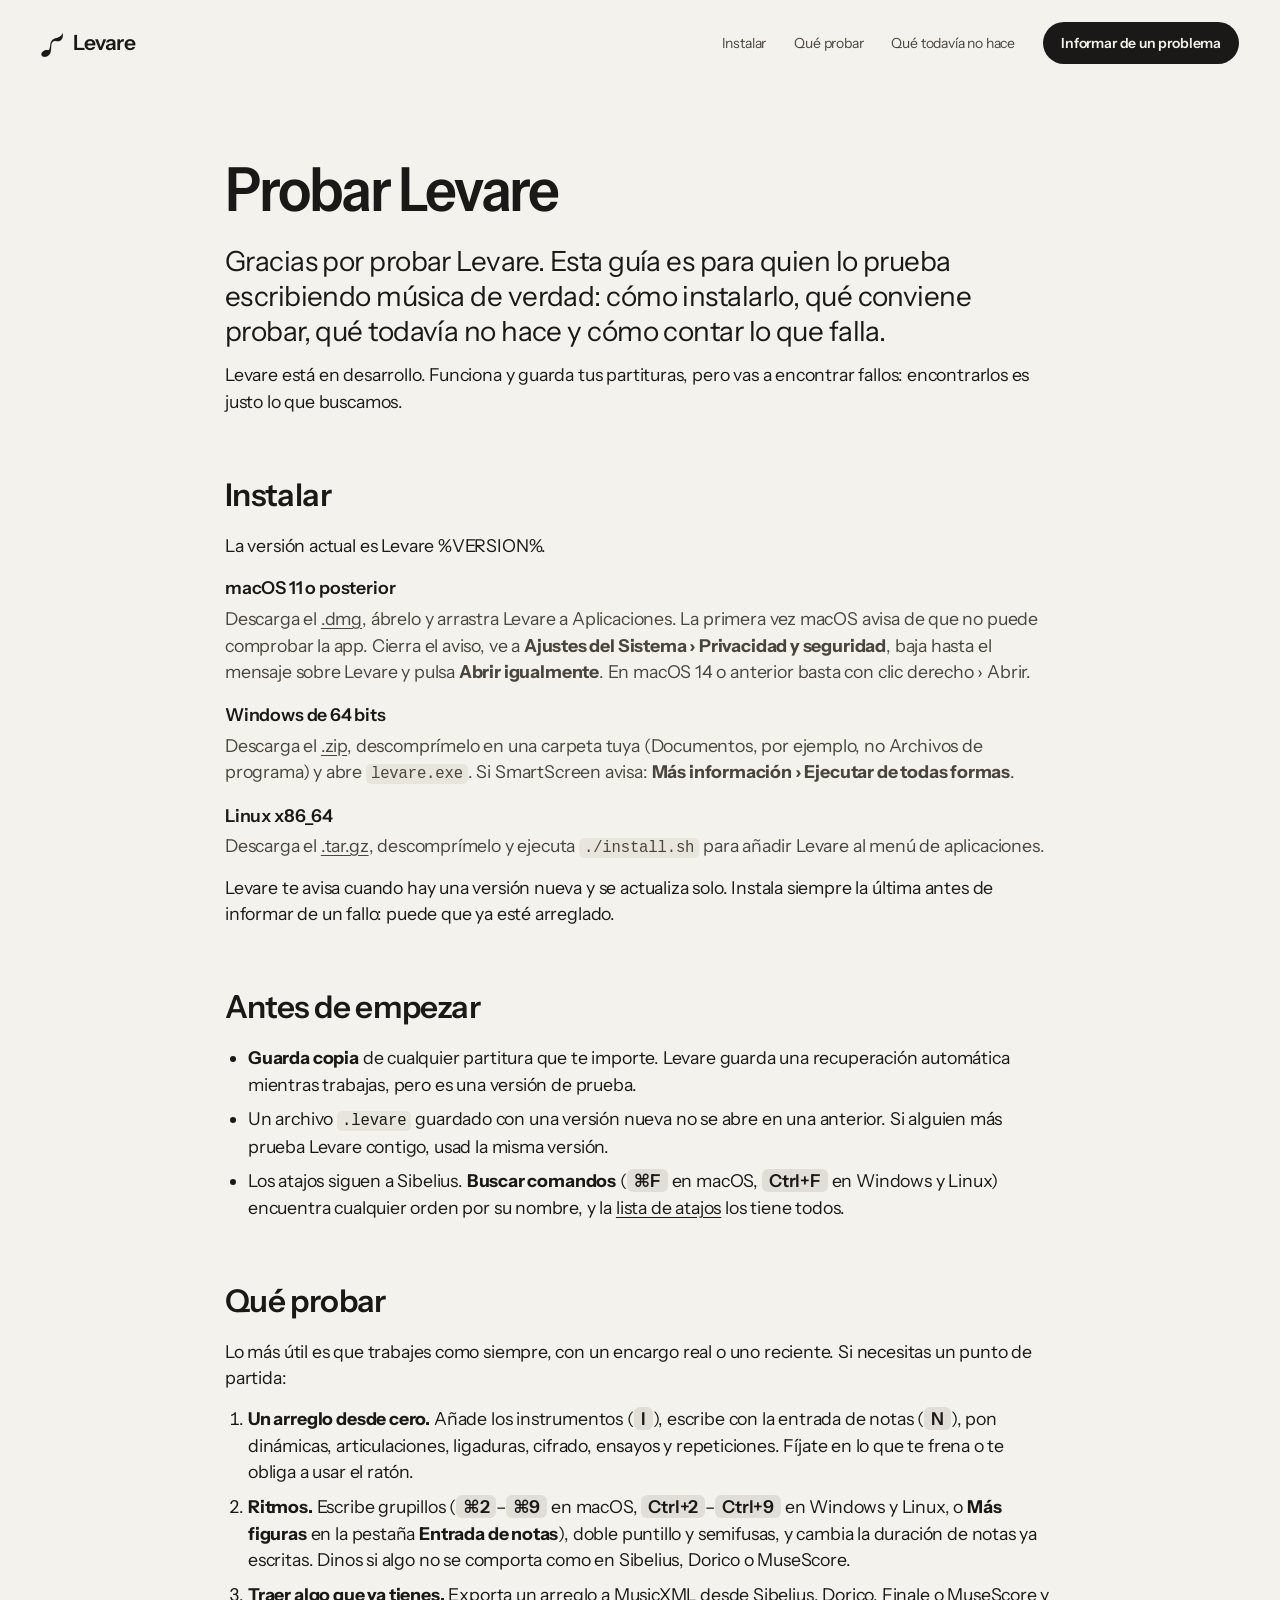
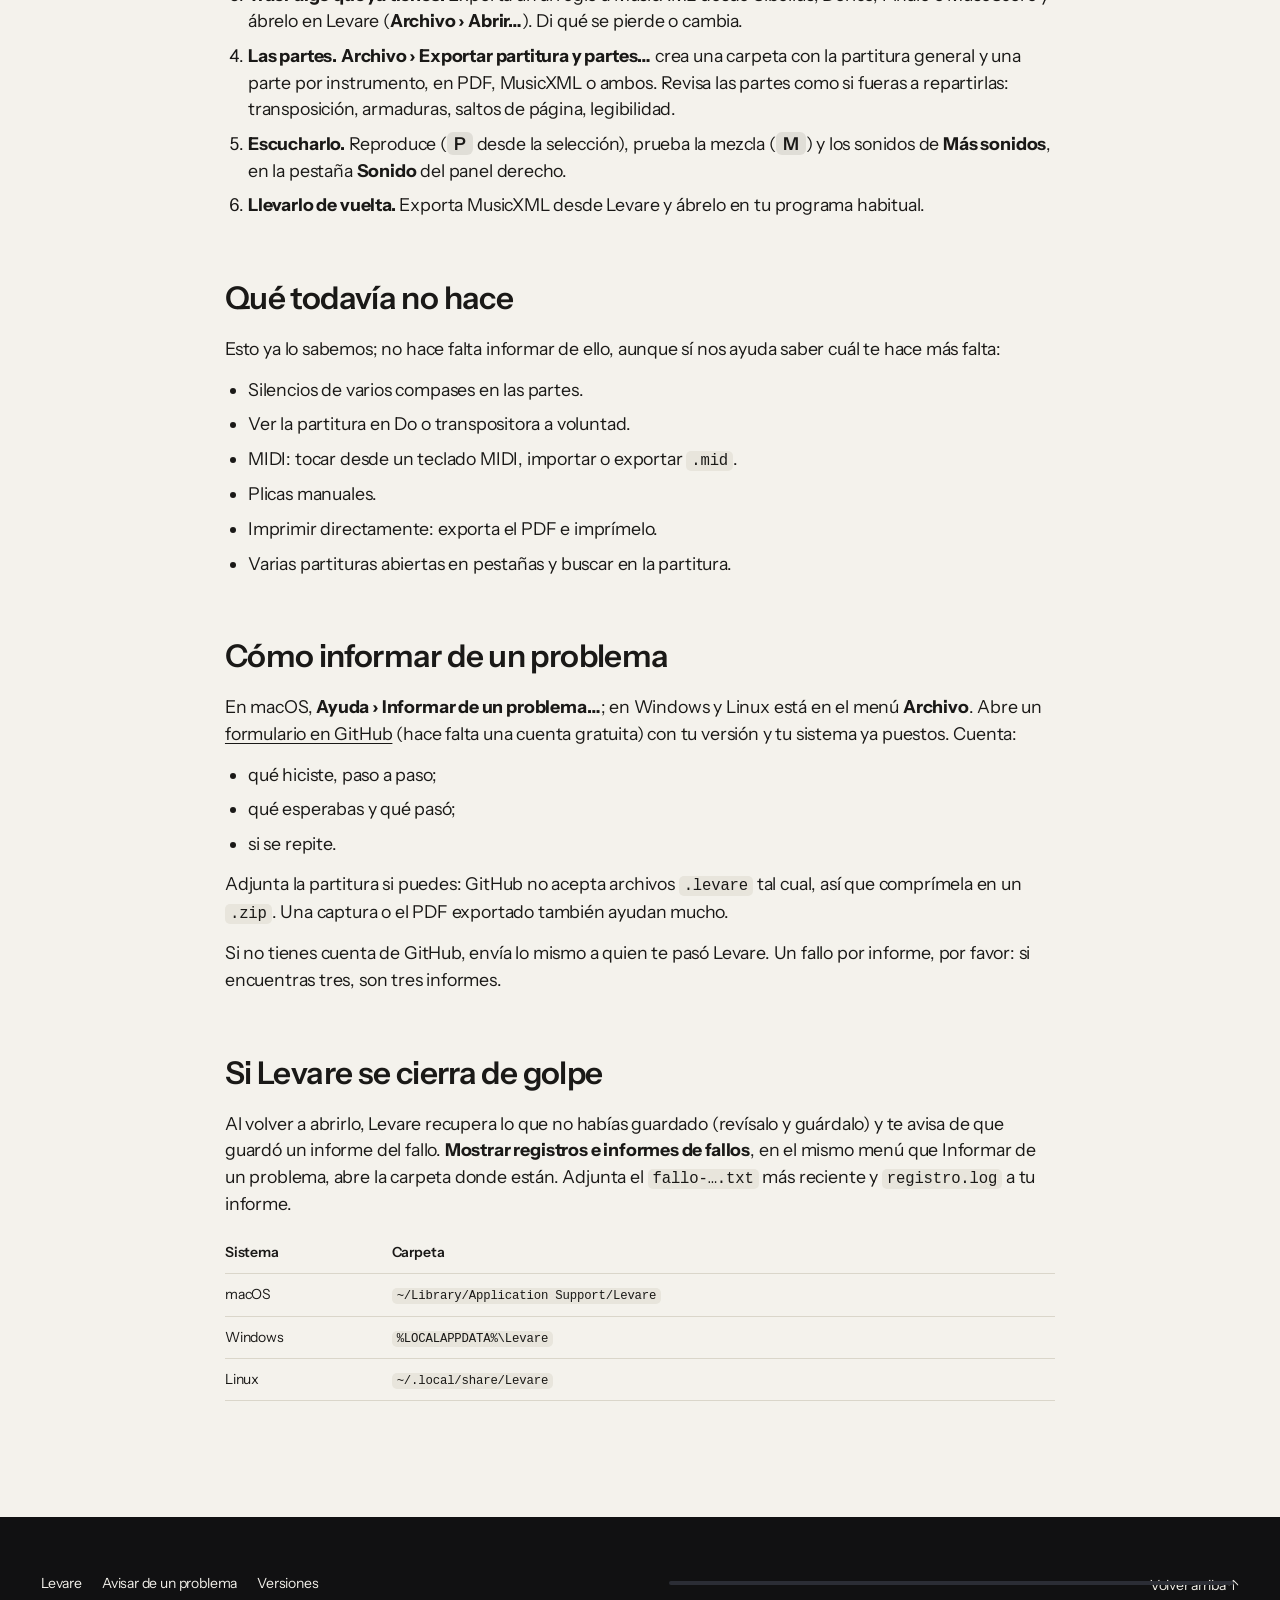
==== site/probar.html @ 3926b0ed "feat(playback): mute and solo each part in the mix Mezcla gains M (Silenciar) and S (Solo) buttons o" ====
<!doctype html>
<html lang="es">
<head>
<meta charset="utf-8">
<meta name="viewport" content="width=device-width, initial-scale=1">
<title>Probar Levare</title>
<meta name="description" content="Cómo instalar Levare, qué probar, qué todavía no hace y cómo contar lo que falla.">
<meta name="theme-color" content="#f4f2ec">
<link rel="icon" type="image/png" href="assets/levare.png">
<link rel="preconnect" href="https://fonts.googleapis.com">
<link rel="preconnect" href="https://fonts.gstatic.com" crossorigin>
<link rel="stylesheet" href="https://fonts.googleapis.com/css2?family=Instrument+Sans:wdth,wght@75..100,400..700&amp;display=swap">
<link rel="stylesheet" href="styles.css">
</head>
<body>
<a class="skip" href="#main">Saltar al contenido</a>

<!-- A guide for musicians who test Levare; linked from the issue form and sent to testers. -->
<header class="nav wrap" id="top">
  <a class="brand" href="./"><span class="logo" aria-hidden="true"></span>Levare</a>
  <nav class="links" aria-label="Principal">
    <a class="nl" href="#instalar">Instalar</a>
    <a class="nl" href="#que-probar">Qué probar</a>
    <a class="nl" href="#todavia-no">Qué todavía no hace</a>
    <a class="btn btn-sm" href="#informar">Informar de un problema</a>
  </nav>
</header>

<main id="main" class="wrap doc">
  <h1 class="h2">Probar Levare</h1>
  <p class="doc-lead">Gracias por probar Levare. Esta guía es para quien lo prueba escribiendo música de verdad: cómo instalarlo, qué conviene probar, qué todavía no hace y cómo contar lo que falla.</p>
  <p>Levare está en desarrollo. Funciona y guarda tus partituras, pero vas a encontrar fallos: encontrarlos es justo lo que buscamos.</p>

  <h2 id="instalar">Instalar</h2>
  <p>La versión actual es Levare %VERSION%.</p>
  <dl>
    <dt>macOS 11 o posterior</dt>
    <dd>Descarga el <a href="https://github.com/angel-afonso/levare/releases/download/%TAG%/levare-%TAG%-universal-apple-darwin.dmg">.dmg</a>, ábrelo y arrastra Levare a Aplicaciones. La primera vez macOS avisa de que no puede comprobar la app. Cierra el aviso, ve a <b>Ajustes del Sistema › Privacidad y seguridad</b>, baja hasta el mensaje sobre Levare y pulsa <b>Abrir igualmente</b>. En macOS 14 o anterior basta con clic derecho › Abrir.</dd>
    <dt>Windows de 64 bits</dt>
    <dd>Descarga el <a href="https://github.com/angel-afonso/levare/releases/download/%TAG%/levare-%TAG%-x86_64-pc-windows-msvc.zip">.zip</a>, descomprímelo en una carpeta tuya (Documentos, por ejemplo, no Archivos de programa) y abre <code>levare.exe</code>. Si SmartScreen avisa: <b>Más información › Ejecutar de todas formas</b>.</dd>
    <dt>Linux x86_64</dt>
    <dd>Descarga el <a href="https://github.com/angel-afonso/levare/releases/download/%TAG%/levare-%TAG%-x86_64-unknown-linux-gnu.tar.gz">.tar.gz</a>, descomprímelo y ejecuta <code>./install.sh</code> para añadir Levare al menú de aplicaciones.</dd>
  </dl>
  <p>Levare te avisa cuando hay una versión nueva y se actualiza solo. Instala siempre la última antes de informar de un fallo: puede que ya esté arreglado.</p>

  <h2 id="antes">Antes de empezar</h2>
  <ul>
    <li><b>Guarda copia</b> de cualquier partitura que te importe. Levare guarda una recuperación automática mientras trabajas, pero es una versión de prueba.</li>
    <li>Un archivo <code>.levare</code> guardado con una versión nueva no se abre en una anterior. Si alguien más prueba Levare contigo, usad la misma versión.</li>
    <li>Los atajos siguen a Sibelius. <b>Buscar comandos</b> (<kbd>⌘F</kbd> en macOS, <kbd>Ctrl+F</kbd> en Windows y Linux) encuentra cualquier orden por su nombre, y la <a href="https://github.com/angel-afonso/levare/blob/main/docs/shortcuts.md">lista de atajos</a> los tiene todos.</li>
  </ul>

  <h2 id="que-probar">Qué probar</h2>
  <p>Lo más útil es que trabajes como siempre, con un encargo real o uno reciente. Si necesitas un punto de partida:</p>
  <ol>
    <li><b>Un arreglo desde cero.</b> Añade los instrumentos (<kbd>I</kbd>), escribe con la entrada de notas (<kbd>N</kbd>), pon dinámicas, articulaciones, ligaduras, cifrado, ensayos y repeticiones. Fíjate en lo que te frena o te obliga a usar el ratón.</li>
    <li><b>Ritmos.</b> Escribe grupillos (<kbd>⌘2</kbd>–<kbd>⌘9</kbd> en macOS, <kbd>Ctrl+2</kbd>–<kbd>Ctrl+9</kbd> en Windows y Linux, o <b>Más figuras</b> en la pestaña <b>Entrada de notas</b>), doble puntillo y semifusas, y cambia la duración de notas ya escritas. Dinos si algo no se comporta como en Sibelius, Dorico o MuseScore.</li>
    <li><b>Traer algo que ya tienes.</b> Exporta un arreglo a MusicXML desde Sibelius, Dorico, Finale o MuseScore y ábrelo en Levare (<b>Archivo › Abrir…</b>). Di qué se pierde o cambia.</li>
    <li><b>Las partes.</b> <b>Archivo › Exportar partitura y partes…</b> crea una carpeta con la partitura general y una parte por instrumento, en PDF, MusicXML o ambos. Revisa las partes como si fueras a repartirlas: transposición, armaduras, saltos de página, legibilidad.</li>
    <li><b>Escucharlo.</b> Reproduce (<kbd>P</kbd> desde la selección), prueba la mezcla (<kbd>M</kbd>) y los sonidos de <b>Más sonidos</b>, en la pestaña <b>Sonido</b> del panel derecho.</li>
    <li><b>Llevarlo de vuelta.</b> Exporta MusicXML desde Levare y ábrelo en tu programa habitual.</li>
  </ol>

  <h2 id="todavia-no">Qué todavía no hace</h2>
  <p>Esto ya lo sabemos; no hace falta informar de ello, aunque sí nos ayuda saber cuál te hace más falta:</p>
  <ul>
    <li>Silencios de varios compases en las partes.</li>
    <li>Ver la partitura en Do o transpositora a voluntad.</li>
    <li>MIDI: tocar desde un teclado MIDI, importar o exportar <code>.mid</code>.</li>
    <li>Plicas manuales.</li>
    <li>Imprimir directamente: exporta el PDF e imprímelo.</li>
    <li>Varias partituras abiertas en pestañas y buscar en la partitura.</li>
  </ul>

  <h2 id="informar">Cómo informar de un problema</h2>
  <p>En macOS, <b>Ayuda › Informar de un problema…</b>; en Windows y Linux está en el menú <b>Archivo</b>. Abre un <a href="https://github.com/angel-afonso/levare/issues/new?template=fallo.yml">formulario en GitHub</a> (hace falta una cuenta gratuita) con tu versión y tu sistema ya puestos. Cuenta:</p>
  <ul>
    <li>qué hiciste, paso a paso;</li>
    <li>qué esperabas y qué pasó;</li>
    <li>si se repite.</li>
  </ul>
  <p>Adjunta la partitura si puedes: GitHub no acepta archivos <code>.levare</code> tal cual, así que comprímela en un <code>.zip</code>. Una captura o el PDF exportado también ayudan mucho.</p>
  <p>Si no tienes cuenta de GitHub, envía lo mismo a quien te pasó Levare. Un fallo por informe, por favor: si encuentras tres, son tres informes.</p>

  <h2 id="si-se-cierra">Si Levare se cierra de golpe</h2>
  <p>Al volver a abrirlo, Levare recupera lo que no habías guardado (revísalo y guárdalo) y te avisa de que guardó un informe del fallo. <b>Mostrar registros e informes de fallos</b>, en el mismo menú que Informar de un problema, abre la carpeta donde están. Adjunta el <code>fallo-….txt</code> más reciente y <code>registro.log</code> a tu informe.</p>
  <div class="doc-table">
    <table>
      <thead><tr><th>Sistema</th><th>Carpeta</th></tr></thead>
      <tbody>
        <tr><td>macOS</td><td><code>~/Library/Application Support/Levare</code></td></tr>
        <tr><td>Windows</td><td><code>%LOCALAPPDATA%\Levare</code></td></tr>
        <tr><td>Linux</td><td><code>~/.local/share/Levare</code></td></tr>
      </tbody>
    </table>
  </div>
</main>

<footer class="foot dk">
  <div class="wrap fmeta">
    <nav aria-label="Pie"><a href="./">Levare</a><a href="https://github.com/angel-afonso/levare/issues">Avisar de un problema</a><a href="https://github.com/angel-afonso/levare/releases">Versiones</a></nav>
    <span></span>
    <a class="r" href="#top">Volver arriba ↑</a>
  </div>
</footer>
</body>
</html>
---- site/styles.css ----
/* Levare landing page. The page is paper and ink; every interface fragment
   (.ui) uses Levare's own theme tokens and sizes, from crates/app-gpui. */

@font-face {
  font-family: "Bravura";
  src: url("assets/Bravura.otf") format("opentype");
  font-display: block;
}

:root {
  --paper: #f4f2ec;
  --paper2: #e8e5dc;
  --paper3: #dad6ca;
  --ink: #1a1917;
  --ink2: #4a463e;
  --dark: #111112;
  --dark2: #19191b;
  --dark3: #232326;
  --light: #f1efe9;
  --lmuted: #aaa69c;
  --pblue: #2f62d6;
  --red: #c4362b;
  /* Levare's theme (ui/theme.rs) */
  --bg: #131417;
  --panel: #18191d;
  --popover: #1d1e23;
  --card: #1f2026;
  --field: #222329;
  --canvas: #24252a;
  --track: #1b1d22;
  --hover: #2c2e36;
  --field-hover: #30343e;
  --border: #2b2d35;
  --outline: #33353e;
  --popover-border: #3a3d46;
  --tick: #606572;
  --text: #e8e9ee;
  --secondary: #bfc3ce;
  --muted: #969ba7;
  --blue: #79a4ff;
  --accent-text: #b8ceff;
  --select: #22314d;
  --select-border: #3c5d94;
  --error: #f1a4a4;
  --error-bg: #362126;
  --score-paper: #fbf9f3;
  --score-ink: #242323;
  --score-fine: #67635c;
  --score-placeholder: #6f6a62;
  --score-part: #3c66c9;
  --m: clamp(20px, 3.2vw, 48px);
  --g: 24px;
  --t-small: 14px;
  --t-body: clamp(16px, 0.95rem + 0.2vw, 18px);
  --t-lead: clamp(22px, 1.1rem + 0.8vw, 30px);
  --t-head: clamp(38px, 1.4rem + 3vw, 66px);
  --t-disp: clamp(44px, 0.9rem + 6.6vw, 124px);
  --ease: cubic-bezier(.16, 1, .3, 1);
  --spring: cubic-bezier(.34, 1.56, .64, 1);
  --ui-font: system-ui, -apple-system, "Segoe UI", Roboto, "Noto Sans", Ubuntu, sans-serif;
  --score-serif: "Times New Roman", Times, "Liberation Serif", "Noto Serif", serif;
}

*, *::before, *::after { box-sizing: border-box; }
html { scroll-behavior: smooth; }
body {
  margin: 0;
  background: var(--paper);
  color: var(--ink);
  font-family: "Instrument Sans", system-ui, sans-serif;
  font-size: var(--t-body);
  line-height: 1.5;
  letter-spacing: -0.01em;
  overflow-x: clip;
  -webkit-font-smoothing: antialiased;
}
p { margin: 0; }
h1, h2, h3, h4, h5 { margin: 0; font-weight: 600; }
a { color: inherit; }
img, svg { display: block; }
[hidden] { display: none !important; }
::selection { background: var(--ink); color: var(--paper); }
:focus-visible { outline: 2px solid var(--pblue); outline-offset: 3px; }
.dk :focus-visible { outline-color: var(--blue); }

.skip { position: absolute; left: 12px; top: -60px; background: var(--ink); color: var(--paper); padding: 10px 16px; border-radius: 999px; z-index: 10; text-decoration: none; }
.skip:focus { top: 12px; }

.wrap { padding-inline: var(--m); max-width: 1600px; margin-inline: auto; }
.g12 { display: grid; grid-template-columns: repeat(12, minmax(0, 1fr)); column-gap: var(--g); }
.dk { background: var(--dark); color: var(--light); }
kbd { font: inherit; font-weight: 600; background: rgba(127, 120, 104, .16); border-radius: 6px; padding: 1px 7px; white-space: nowrap; }
.dk kbd { background: var(--dark3); color: var(--light); }

/* The app's mark: the note of the icon, drawn in the current colour. */
.logo {
  display: inline-block; width: .78em; height: 1em; background: currentColor;
  -webkit-mask: url("assets/levare-mark.png") center / contain no-repeat;
  mask: url("assets/levare-mark.png") center / contain no-repeat;
}

/* Flats engraved with Bravura, sized to sit in running text. */
.fl { font-family: "Bravura"; font-size: 1.45em; line-height: 0; position: relative; top: -.08em; margin-left: .03em; }
tspan.fl { font-size: 18px; }
.glyph { font-family: "Bravura"; font-weight: 400; }

/* Page buttons: round, one fill. */
.btn {
  display: inline-flex; align-items: center; gap: 10px; min-height: 52px; padding: 0 26px;
  border-radius: 999px; background: var(--ink); color: var(--paper);
  font: 600 var(--t-body)/1 "Instrument Sans", sans-serif; text-decoration: none; border: 0; cursor: pointer;
  transition: transform .3s var(--spring), background-color .2s;
}
.btn svg { width: 18px; height: 18px; transition: transform .35s var(--spring); }
.btn:hover { transform: translateY(-2px); background: #000; }
.btn:hover svg { transform: translateY(2px); }
.btn:active { transform: scale(.96); }
.btn-sm { min-height: 42px; padding: 0 18px; font-size: 14px; }
.tlink {
  display: inline-flex; align-items: center; min-height: 44px; color: inherit; font: 500 var(--t-body) "Instrument Sans", sans-serif;
  text-decoration: underline; text-underline-offset: 6px; text-decoration-thickness: 1.5px;
  background: none; border: 0; cursor: pointer; padding: 0; transition: text-underline-offset .3s var(--ease);
}
.tlink:hover { text-underline-offset: 9px; }

/* Navigation */
.nav { display: flex; align-items: center; justify-content: space-between; gap: 24px; flex-wrap: wrap; padding-top: 22px; padding-bottom: 22px; }
.brand { display: flex; align-items: center; gap: 10px; text-decoration: none; font-weight: 600; font-size: 21px; letter-spacing: -0.02em; }
.brand .logo { width: 22px; height: 28px; transition: transform .5s var(--spring); }
.brand:hover .logo { transform: rotate(-10deg) translateY(-2px); }
.links { display: flex; align-items: center; gap: 28px; flex-wrap: wrap; }
.links a.nl { text-decoration: none; color: var(--ink2); font-size: 14px; transition: color .2s; }
.links a.nl:hover { color: var(--ink); }

/* Hero */
.hero { padding-top: clamp(16px, 4vh, 56px); }
.h1 { font-size: var(--t-disp); line-height: .96; letter-spacing: -0.05em; font-variation-settings: "wdth" 92; }
.ln { display: block; overflow: hidden; padding-bottom: .07em; }
.ln > span { display: block; animation: lineUp 1.1s var(--ease) both; }
.ln.l2 > span { animation-delay: .12s; }
.hrow { margin-top: 32px; align-items: end; animation: fadeUp .9s .45s var(--ease) both; }
.hrow .lead { grid-column: 1 / 7; max-width: 42ch; }
.hrow .acts { grid-column: 8 / 13; justify-self: end; display: flex; gap: 24px; align-items: center; flex-wrap: wrap; }
.desk { margin-top: 40px; animation: fadeUp 1s .6s var(--ease) both; }

/* ---------- Levare's interface ---------- */
.ui { font-family: var(--ui-font); font-size: 12px; line-height: 1.3; letter-spacing: 0; color: var(--text); -webkit-font-smoothing: antialiased; }
.ui button { font: inherit; color: inherit; }
.app { background: var(--panel); border-radius: 12px; overflow: hidden; }
.ui-tabs { display: flex; align-items: center; gap: 2px; height: 40px; padding: 0 12px; border-bottom: 1px solid var(--border); overflow: hidden; }
.ui-menu { font-size: 13px; font-weight: 600; padding: 0 14px 0 6px; white-space: nowrap; }
.ui-tab { font-size: 13px; color: var(--secondary); padding: 0 10px; height: 40px; display: grid; place-items: center; white-space: nowrap; }
.ui-tab.on { color: var(--text); box-shadow: inset 0 -2px 0 var(--text); }
.ui-pill {
  margin-left: auto; display: inline-flex; align-items: center; gap: 8px; height: 26px; padding: 0 12px; white-space: nowrap;
  border-radius: 999px; background: var(--select); border: 1px solid var(--select-border); color: var(--accent-text); font-size: 12.5px;
  transition: background-color .25s, color .25s, border-color .25s;
}
.ui-pill i { width: 7px; height: 7px; border-radius: 50%; background: var(--blue); animation: pulse 2s ease-in-out infinite; }
.ui-pill.idle { background: var(--field); border-color: transparent; color: var(--secondary); }
.ui-pill.idle i { background: var(--muted); animation: none; }
.ui-ribbon { display: flex; gap: 10px; padding: 8px 12px 6px; border-bottom: 1px solid var(--border); overflow-x: auto; scrollbar-width: none; }
.rg { display: flex; flex-direction: column; align-items: center; flex: none; }
.rgc { display: flex; gap: 2px; }
.rgt { font-size: 11px; color: var(--muted); margin-top: 4px; }
.track { display: flex; gap: 2px; padding: 2px; border-radius: 9px; background: var(--field); }
.ctl {
  display: flex; flex-direction: column; align-items: center; justify-content: center; gap: 1px; min-width: 48px; padding: 4px 6px;
  border: 1px solid transparent; background: transparent; border-radius: 7px; color: var(--text); cursor: pointer;
  transition: background-color .15s, color .15s, border-color .15s, transform .25s var(--spring);
}
.ctl:hover { background: var(--hover); }
.ctl:active { background: var(--field-hover); transform: scale(.94); }
.ctl.on { background: var(--select); border-color: var(--select-border); color: var(--accent-text); }
.ctl.on .ck { color: var(--accent-text); }
.ctl.big { min-width: 64px; }
.ctl.hit { animation: hit .35s var(--spring); }
.ctl svg { width: 30px; height: 30px; overflow: visible; }
.gbv { font-family: "Bravura"; font-size: 22px; fill: currentColor; text-anchor: middle; }
.gbv.sm { font-size: 16px; }
.cg { height: 30px; display: grid; place-items: center; font-size: 17px; font-weight: 600; }
.cg.sm { font-size: 14px; }
.cn { font-size: 11px; white-space: nowrap; }
.ck { font-size: 10px; color: var(--muted); min-height: 13px; white-space: nowrap; }
.ui-strip { display: flex; align-items: center; gap: 4px; height: 46px; padding: 0 12px; background: var(--panel); border-bottom: 1px solid var(--border); overflow: hidden; }
.ro { display: flex; flex-direction: column; gap: 1px; padding: 4px 8px; white-space: nowrap; }
.ro span { font-size: 11px; color: var(--muted); }
.ro b { font-size: 13px; font-weight: 600; }
.ro .glyph { font-size: 15px; position: relative; top: 2px; }
.ctlro { border-radius: 7px; }
.div { width: 1px; height: 24px; background: var(--border); flex: none; }
.sum { margin-left: auto; font-size: 12.5px; color: var(--secondary); white-space: nowrap; overflow: hidden; text-overflow: ellipsis; min-width: 0; padding-left: 12px; }

/* The hero staff, on the page's own paper */
.sheet { margin-top: 18px; }
.staff-wrap { overflow: hidden; }
.staff { width: 100%; height: auto; cursor: text; outline: none; overflow: visible; }
.staff:focus-visible { outline: 2px solid var(--pblue); outline-offset: -4px; border-radius: 8px; }
.staff .lines path { stroke: var(--ink); stroke-width: 1.6; fill: none; stroke-dasharray: 1400; animation: draw 1.4s var(--ease) both; }
.staff .lines path:nth-child(2) { animation-delay: .06s; }
.staff .lines path:nth-child(3) { animation-delay: .12s; }
.staff .lines path:nth-child(4) { animation-delay: .18s; }
.staff .lines path:nth-child(5) { animation-delay: .24s; }
.staff .bar { stroke: var(--ink); stroke-width: 2; fill: none; animation: fadeIn .6s .9s both; }
.staff .bar.end { stroke-width: 7; }
.staff .clef { animation: inkIn .8s .8s var(--ease) both; transform-box: fill-box; transform-origin: 50% 70%; }
.hbv { font-family: "Bravura"; font-size: 72px; fill: var(--ink); }
.stem { stroke: var(--ink); stroke-width: 2.3; fill: none; }
.beam { fill: var(--ink); }
.cur { fill: var(--pblue); animation: blink 1.1s steps(1) infinite; transition: transform .35s var(--ease), opacity .2s; }
.writing .cur { animation: none; }
.note { transform-box: fill-box; transform-origin: 50% 80%; }
.note.in { animation: drop .55s var(--spring) both; }
.note .stem { transform-box: fill-box; }
.note.in .stem { animation: grow .45s .12s var(--ease) both; }
.beam.in { transform-box: fill-box; transform-origin: 0 50%; animation: beamIn .4s .2s var(--ease) both; }
.note.now text { fill: var(--pblue); }
.note.now { animation: ping .35s var(--spring); }
.note.now .stem { stroke: var(--pblue); }
.ripple { fill: none; stroke: var(--pblue); stroke-width: 2; transform-box: fill-box; transform-origin: center; animation: ripple .8s var(--ease) forwards; pointer-events: none; }
.keys { display: flex; flex-direction: column; gap: 14px; margin-top: 8px; }
.keypad { display: flex; flex-wrap: wrap; gap: 6px; }
.kp {
  display: flex; flex-direction: column; align-items: center; justify-content: center; min-width: 64px; min-height: 56px; padding: 6px 14px;
  border: 0; border-radius: 14px; background: var(--paper2); color: var(--ink); cursor: pointer; font: inherit;
  transition: background-color .2s, transform .3s var(--spring);
}
.kp b { font-size: 18px; font-weight: 600; line-height: 1.1; }
.kp span { font-size: 12px; color: var(--ink2); }
.kp:hover { background: var(--paper3); transform: translateY(-2px); }
.kp:active { transform: scale(.94); }
.kp.hit { animation: hit .35s var(--spring); }
.kp.alt { background: transparent; box-shadow: inset 0 0 0 2px var(--paper2); }
.kp.play { background: var(--ink); color: var(--paper); margin-left: auto; min-width: 120px; }
.kp.play span { color: #c9c3b6; }
.hint { font-size: var(--t-small); color: var(--ink2); max-width: 80ch; }

/* Sections */
.sec { padding-top: clamp(96px, 10vw, 160px); padding-bottom: clamp(96px, 10vw, 160px); }
.sec-b { padding-bottom: clamp(96px, 10vw, 160px); }
#funciones { padding-top: clamp(96px, 9vw, 140px); }
.h2 { font-size: var(--t-head); line-height: 1.02; letter-spacing: -0.04em; font-variation-settings: "wdth" 92; }
.h3 { font-size: var(--t-lead); line-height: 1.15; letter-spacing: -0.025em; }


/* Fragments sit on the app's canvas colour, as they do in Levare. */
.role-f, .bf { background: var(--canvas); border-radius: 18px; padding: clamp(18px, 3vw, 40px); display: grid; place-items: center; align-self: stretch; }

/* Partes panel */
.p-parts { width: 240px; background: var(--panel); border-radius: 10px; overflow: hidden; }
.pp-head { display: flex; flex-direction: column; gap: 8px; padding: 10px 12px 8px; border-bottom: 1px solid var(--border); }
.pp-title { display: flex; align-items: center; gap: 6px; font-size: 13px; }
.pp-title b { font-weight: 600; }
.pp-title span { color: var(--muted); }
.plus { margin-left: auto; width: 26px; height: 26px; display: grid; place-items: center; font-style: normal; font-size: 16px; border-radius: 7px; border: 1px solid transparent; }
.plus.on { background: var(--select); border-color: var(--select-border); color: var(--accent-text); }
.track .opt { flex: 1; display: grid; place-items: center; border-radius: 7px; border: 1px solid transparent; font-size: 13px; color: var(--text); }
.track .opt.on { background: var(--select); border-color: var(--select-border); color: var(--accent-text); }
.tr24 .opt { height: 24px; }
.tr26 .opt { height: 26px; font-size: 12px; }
.tr20 { width: 150px; }
.tr20 .opt { height: 20px; font-size: 11px; }
.field { display: flex; align-items: center; height: 32px; padding: 0 8px; border-radius: 6px; border: 1px solid var(--border); background: var(--field); color: var(--muted); font-size: 12px; }
.field.grow { flex: 1; min-width: 0; }
.pp-list { padding: 2px 6px 12px; }
.fam { display: flex; align-items: center; gap: 6px; margin-top: 6px; padding: 4px 6px; font-size: 11.5px; color: var(--muted); }
.fam i { font-style: normal; width: 12px; text-align: center; }
.fam span:nth-of-type(1) { flex: 1; }
.part { display: flex; align-items: center; justify-content: space-between; gap: 8px; height: 28px; padding: 0 8px 0 22px; border-radius: 7px; border: 1px solid transparent; font-size: 12px; }
.part small { font-size: 11px; color: var(--muted); white-space: nowrap; }
.part > span { white-space: nowrap; overflow: hidden; text-overflow: ellipsis; }
.part.sel { background: var(--select); border-color: var(--select-border); color: var(--accent-text); padding-left: 21px; }
.part.sel small { margin-left: auto; }
.trash { width: 24px; height: 24px; display: grid; place-items: center; color: var(--accent-text); }
.trash svg { width: 14px; height: 14px; }
.pp-foot { display: flex; justify-content: space-between; gap: 8px; padding: 8px 12px; border-top: 1px solid var(--border); font-size: 11.5px; color: var(--muted); white-space: nowrap; }
.mix { display: flex; flex-direction: column; gap: 4px; padding: 6px 8px 6px 21px; border-radius: 7px; border: 1px solid transparent; margin-top: 4px; }
.mix.sel { background: var(--select); border-color: var(--select-border); }
.mix .part { height: auto; padding: 0; border: 0; background: none; }
.mix.sel .part > span { color: var(--accent-text); }
.rail { display: flex; align-items: center; gap: 8px; }
.r { flex: 1; min-width: 40px; height: 16px; position: relative; }
.r::before { content: ""; position: absolute; left: 5px; right: 5px; top: 6px; height: 4px; border-radius: 2px; background: var(--border); }
.r i { position: absolute; left: 5px; top: 6px; height: 4px; width: calc(var(--v) - 10px); border-radius: 2px; background: var(--blue); }
.r i::after { content: ""; position: absolute; right: -5px; top: -3px; width: 10px; height: 10px; border-radius: 50%; background: var(--text); }
.val { width: 64px; height: 20px; display: grid; place-items: center end; font-size: 11px; color: var(--muted); }
.excerpt { margin: 4px 12px 12px; display: inline-flex; align-items: center; gap: 8px; height: 29px; padding: 0 12px; border-radius: 6px; border: 1px solid var(--select-border); background: var(--select); color: var(--accent-text) !important; cursor: pointer; font-size: 12px; transition: transform .25s var(--spring); }
.excerpt:active { transform: scale(.95); }
.excerpt svg { width: 12px; height: 12px; }

/* Selección panel */
.p-sel { width: 286px; background: var(--panel); border-radius: 10px; overflow: hidden; }
.ps-top { padding: 8px 10px; border-bottom: 1px solid var(--border); }
.ps-body { display: flex; flex-direction: column; gap: 16px; padding: 14px 14px 20px; }
.ps-head { display: flex; flex-direction: column; gap: 2px; }
.ps-head b { font-size: 15px; font-weight: 600; }
.ps-head span { font-size: 12.5px; color: var(--secondary); }
.pitch { display: flex; align-items: flex-end; gap: 10px; padding: 0 8px; }
.pitch b { font-size: 28px; font-weight: 600; line-height: 1.1; }
.pitch span { font-size: 16px; color: var(--secondary); padding-bottom: 5px; }
.facts { display: flex; flex-direction: column; }
.fact { display: flex; justify-content: space-between; align-items: center; min-height: 28px; padding: 0 8px; font-size: 12.5px; }
.fact span { color: var(--secondary); }
.fact b { font-weight: 500; }
.warn { padding: 8px 10px; border-radius: 6px; background: var(--error-bg); color: var(--error); font-size: 12.5px; }
.grp { display: flex; flex-direction: column; gap: 6px; }
.gt { font-size: 12px; font-weight: 500; color: var(--muted); }
.empty { padding: 0 8px; font-size: 12.5px; color: var(--muted); }
.cmds { display: flex; flex-wrap: wrap; gap: 6px; }
.cmd { display: inline-flex; align-items: center; height: 30px; padding: 0 10px; border-radius: 7px; background: var(--field); font-size: 12.5px; }
.mark-row { display: flex; align-items: center; gap: 8px; min-height: 30px; padding: 0 4px 0 8px; border-radius: 6px; background: var(--card); }
.mark-row + .mark-row { margin-top: -4px; }
.mg { width: 30px; display: grid; place-items: center; color: var(--text); }
.mg svg { width: 26px; height: 18px; }
.mg .glyph.big { font-size: 22px; line-height: 1; }
.ml { flex: 1; font-size: 12.5px; }
.mark-row small { font-size: 11px; color: var(--muted); }
.mx { width: 26px; height: 26px; display: grid; place-items: center; color: var(--muted); }

/* Export dialog */
.p-export { width: 100%; max-width: 580px; background: var(--panel); border: 1px solid var(--popover-border); border-radius: 8px; box-shadow: 0 20px 50px rgba(0, 0, 0, .45); }
.ex-head { display: flex; flex-direction: column; gap: 8px; padding: 16px; border-bottom: 1px solid var(--border); }
.ex-head b { font-size: 20px; font-weight: 600; }
.ex-head span { font-size: 12px; color: var(--muted); }
.ex-body { display: flex; flex-direction: column; gap: 8px; padding: 16px; }
.cap { font-size: 10px; font-weight: 600; color: var(--muted); }
.row8 { display: flex; gap: 8px; flex-wrap: wrap; align-items: center; }
.row8.end { justify-content: flex-end; }
.row4 { display: flex; gap: 4px; }
.row-sb { display: flex; justify-content: space-between; align-items: center; gap: 8px; }
.ex-body .row-sb { margin-top: 12px; }
.b { display: inline-flex; align-items: center; height: 29px; padding: 0 12px; border-radius: 6px; border: 1px solid transparent; background: var(--field); font-size: 12px; white-space: nowrap; }
.b.on { background: var(--select); border-color: var(--select-border); color: var(--accent-text); }
.b.wide { width: 100%; }
.b.h32 { height: 32px; }
.b.h22 { height: 22px; padding: 0 6px; }
.ex-foot { display: flex; flex-direction: column; gap: 12px; padding: 16px; border-top: 1px solid var(--border); }
.cnt { font-size: 12px; }
.note { font-size: 11px; color: var(--muted); }

/* Agent panel */
.p-agent { width: 320px; background: var(--panel); border-radius: 10px; overflow: hidden; }
.ag-log { display: flex; flex-direction: column; gap: 8px; padding: 12px; font-size: 12px; min-height: 220px; }
.ag-user { padding: 4px 8px; border-radius: 6px; border: 1px solid var(--outline); background: var(--card); }
.ag-tool { font-size: 11px; color: var(--muted); }
.ag-msg { color: var(--secondary); }
.ag-comp { display: flex; flex-direction: column; gap: 4px; padding: 12px; border-top: 1px solid var(--border); }
.ag-pick { display: inline-flex; align-items: center; gap: 4px; height: 22px; padding: 0 4px; border-radius: 6px; font-size: 11px; color: var(--secondary); }
.ag-pick i { font-style: normal; color: var(--muted); }
.ag-hint { font-size: 10px; color: var(--muted); }
.lens[data-lens="3"] .ag-log > * { animation: fadeUp .45s var(--ease) both; }
.lens[data-lens="3"] .ag-log > :nth-child(2) { animation-delay: .3s; }
.lens[data-lens="3"] .ag-log > :nth-child(3) { animation-delay: .55s; }
.lens[data-lens="3"] .ag-log > :nth-child(4) { animation-delay: .8s; }
.lens[data-lens="3"] .ag-log > :nth-child(5) { animation-delay: 1.1s; }

/* Transport */
.transport { display: flex; align-items: center; gap: 8px; height: 67px; padding: 0 12px; background: var(--bg); border-radius: 10px; width: 100%; overflow: hidden; }
.ib { width: 28px; height: 28px; flex: none; display: grid; place-items: center; border-radius: 6px; background: var(--field); color: var(--muted); font-size: 11px; }
.ib svg { width: 15px; height: 15px; }
.ib.w { width: 34px; }
.ib.on { background: var(--select); color: var(--blue); }
.playc { width: 38px; height: 38px; flex: none; display: grid; place-items: center; border-radius: 50%; background: var(--text); color: var(--bg); }
.playc svg { width: 16px; height: 16px; }
.pos { width: 140px; margin-left: 8px; display: flex; flex-direction: column; gap: 2px; flex: none; }
.pc { font-size: 8px; color: var(--muted); letter-spacing: .02em; }
.pos b { font: 600 21px/1 ui-monospace, "SF Mono", Menlo, Consolas, monospace; }
.pt { font-size: 9px; color: var(--muted); }
.tempo { display: flex; flex-direction: column; gap: 4px; flex: none; }
.timeline { flex: 1; min-width: 120px; height: 36px; position: relative; background: var(--track); border: 1px solid var(--border); border-radius: 4px; }
.timeline .n { position: absolute; top: 3px; bottom: 0; font-size: 9px; color: var(--muted); padding-left: 4px; border-left: 1px solid var(--tick); }
.timeline .head { position: absolute; top: 0; bottom: 0; left: 2%; width: 2px; background: #f5a524; }
.timeline .head::before { content: ""; position: absolute; top: 0; left: -4px; border: 5px solid transparent; border-top-color: #f5a524; }
.transport.playing .head { animation: sweepPct 6s linear infinite; }
.src { display: inline-flex; align-items: center; gap: 6px; padding: 8px 12px; border-radius: 6px; border: 1px solid var(--border); background: var(--field); font-size: 10px; color: var(--muted); white-space: nowrap; flex: none; }
.src svg { width: 14px; height: 14px; }

/* The score as Levare draws it */
.canvas { background: var(--canvas); border-radius: 10px; padding: 16px; width: 100%; }
.page { background: var(--score-paper); color: var(--score-ink); border-radius: 2px; padding: 22px 18px 18px; }
.page svg { width: 100%; height: auto; }
.pg-title { font: 400 24px/1.2 var(--score-serif); text-align: center; letter-spacing: 0; }
.pg-credits { font: 400 11px var(--score-serif); color: var(--score-placeholder); text-align: right; margin: 4px 8px 6px; letter-spacing: 0; }
.pg-part { font: 400 12px var(--score-serif); fill: var(--score-part); text-anchor: end; }
.pg-num { font: 400 9px var(--score-serif); fill: var(--score-fine); }
.lbv { font-family: "Bravura"; font-size: 32px; fill: var(--score-ink); }
.sbv { font-family: "Bravura"; font-size: 24px; fill: var(--score-ink); }
.lsl { stroke: var(--score-ink); stroke-width: .9; fill: none; }
.lbl { stroke: var(--score-ink); stroke-width: 1.1; fill: none; }
.selbg { fill: var(--pblue); fill-opacity: .12; }
.sel { fill: var(--pblue); }
.bf > .ui:not(.p-parts):not(.p-export):not(.transport) { width: 100%; border-radius: 10px; overflow: hidden; }

/* Who: a sentence with a blank */
.yo { display: flex; flex-wrap: wrap; align-items: baseline; gap: 0 .24em; }
.blank { display: inline-block; min-width: 5.4em; padding: 0 .22em; background: var(--light); color: var(--ink); border-radius: .14em; text-align: center; overflow: hidden; }
.blank > span { display: inline-block; }
.blank > span.swap { animation: swap .5s var(--spring) both; }
.verbs { display: flex; flex-wrap: wrap; gap: 10px; margin-top: 36px; }
.verb {
  border: 0; border-radius: 999px; min-height: 52px; padding: 0 24px; background: var(--dark3); color: var(--lmuted);
  font: 500 var(--t-body) "Instrument Sans", sans-serif; cursor: pointer;
  transition: background-color .25s, color .25s, transform .3s var(--spring);
}
.verb:hover { color: var(--light); transform: translateY(-3px); }
.verb:active { transform: scale(.95); }
.verb.on { background: var(--light); color: var(--ink); }
.role { margin-top: 72px; align-items: start; }
.role:not([hidden]) .role-t { animation: fadeUp .55s var(--ease) both; }
.role:not([hidden]) .role-f > * { animation: fadeUp .6s .08s var(--ease) both; }
.role-t { grid-column: 1 / 6; display: flex; flex-direction: column; gap: 22px; }
.role-f { grid-column: 7 / 13; min-height: 380px; }
.ticks { list-style: none; margin: 0; padding: 0; display: flex; flex-direction: column; gap: 12px; }
.ticks li { position: relative; padding-left: 34px; }
.ticks li::before { content: ""; position: absolute; left: 4px; top: .35em; width: 14px; height: 7px; border-left: 2.5px solid var(--light); border-bottom: 2.5px solid var(--light); transform: rotate(-45deg); }

/* Features: one score, four ways */
.lens { align-items: start; margin-top: 64px; }
.lens-l { grid-column: 1 / 4; display: flex; flex-direction: column; gap: 6px; }
.litem { border-radius: 14px; padding: 6px 8px; transition: background-color .35s; }
.litem.on { background: var(--dark2); }
.lbtn {
  display: block; width: 100%; text-align: left; border: 0; background: transparent; color: var(--lmuted); cursor: pointer;
  padding: 12px; border-radius: 10px; font: 600 var(--t-lead)/1.1 "Instrument Sans", sans-serif; letter-spacing: -0.025em;
  transition: color .3s, transform .35s var(--spring);
}
.lbtn:hover { color: var(--light); transform: translateX(4px); }
.litem.on .lbtn { color: var(--light); }
.litem p { padding: 0 12px; max-height: 0; opacity: 0; overflow: hidden; transition: max-height .5s var(--ease), opacity .4s, padding .4s; }
.litem.on p { max-height: 180px; opacity: 1; padding-bottom: 12px; }
.lens-r { grid-column: 4 / 13; }
.lens-grid { display: grid; grid-template-columns: minmax(0, 1fr) auto; gap: 16px; align-items: start; background: var(--canvas); border-radius: 18px; padding: clamp(16px, 2vw, 28px); }
.lens-score { padding: 0; background: transparent; }
.lens .l0, .lens .l1, .lens .l2, .lens .l3 { opacity: 0; transition: opacity .45s var(--ease); }
.lens .lens-under { display: none; }
.lens[data-lens="0"] .l0, .lens[data-lens="1"] .l1, .lens[data-lens="2"] .l2, .lens[data-lens="3"] .l3 { opacity: 1; }
.lens[data-lens="0"] .lens-under.l0, .lens[data-lens="1"] .lens-under.l1,
.lens[data-lens="2"] .lens-under.l2, .lens[data-lens="3"] .lens-under.l3 { display: block; animation: fadeUp .45s var(--ease) both; }
.oor { transition: fill .5s; }
.lens[data-lens="0"] .oor { fill: var(--red); }
.lens[data-lens="1"] .cl1 { fill: var(--pblue); }
.lens[data-lens="3"] .trill { animation: pop .6s var(--spring) .9s both; }
.trill { font-family: "Bravura"; font-size: 32px; fill: var(--pblue); transform-box: fill-box; transform-origin: 50% 100%; }
.sweep { fill: var(--pblue); }
.lens.sounding .sweep { animation: sweep 6.6s linear forwards; }
.lens[data-lens="2"]:not(.sounding) .sweep { animation: sweep 4.8s linear infinite; }

/* How it goes: four beats */
.beats { display: flex; gap: 6px; margin-top: 56px; height: clamp(150px, 20vh, 210px); }
.beat {
  flex: 1; border: 0; border-radius: 18px; background: var(--paper2); color: var(--ink); padding: 18px 20px; text-align: left; cursor: pointer;
  display: flex; flex-direction: column; justify-content: space-between; position: relative; overflow: hidden; font: inherit;
  transition: background-color .4s, color .4s, flex-grow .7s var(--ease);
}
.beat:hover { background: var(--paper3); }
.beat.on { background: var(--ink); color: var(--paper); flex-grow: 1.7; }
.beat svg { width: 46px; height: 46px; overflow: visible; }
.beat svg text { font-family: "Bravura"; font-size: 40px; fill: currentColor; }
.beat.on svg { animation: downbeat .5s var(--spring); }
.beat b { font-size: var(--t-lead); letter-spacing: -0.02em; font-weight: 600; }
.beat .tick { position: absolute; right: 18px; top: 18px; width: 12px; height: 12px; border-radius: 50%; background: var(--pblue); opacity: 0; transition: opacity .3s; }
.beat.on .tick { opacity: 1; animation: tick .65s var(--ease) infinite alternate; }
.beat-under { margin-top: 48px; align-items: stretch; }
.four .beat-under .bt { animation: fadeUp .5s var(--ease) both; }
.four .beat-under .bf > * { animation: fadeUp .55s .06s var(--ease) both; }
.bt { grid-column: 1 / 5; display: flex; flex-direction: column; gap: 18px; }
.bf { grid-column: 6 / 13; min-height: 420px; }


/* Download */
.dl-lead { margin-top: 20px; max-width: 58ch; }
.dlg { display: grid; grid-template-columns: 2fr 1fr 1fr; gap: 8px; margin-top: 56px; }
.dlc { background: var(--paper2); border-radius: 22px; padding: 28px; display: flex; flex-direction: column; gap: 14px; min-height: 360px; transition: transform .45s var(--spring), background-color .3s; }
.dlc:hover { transform: translateY(-5px); }
.dlc.on { background: var(--ink); color: var(--paper); order: -1; }
.osn { font-size: var(--t-head); letter-spacing: -0.04em; font-weight: 600; line-height: 1; }
.fn { font-size: 14px; overflow-wrap: anywhere; color: var(--ink2); }
.dlc.on .fn, .dlc.on .req { color: #c9c3b6; }
.dlc p { max-width: 42ch; }
.req { font-size: 14px; color: var(--ink2); }
.dlc .btn { margin-top: auto; align-self: flex-start; }
.dlc.on .btn { background: var(--paper); color: var(--ink); }
.dlc.on .btn:hover { background: #fff; }
.snd { margin-top: 28px; display: flex; gap: 8px 28px; flex-wrap: wrap; align-items: center; color: var(--ink2); font-size: 14px; }

/* Footer: the mark and the name */
.foot { padding-top: 56px; padding-bottom: 28px; }
.mark.logo { display: block; width: clamp(64px, 8vw, 120px); height: clamp(82px, 10.2vw, 154px); margin: 0 auto 12px; color: var(--light); transform-origin: 50% 90%; }
.mark.logo.in { animation: hold 6s ease-in-out infinite; }
.word { font-size: clamp(84px, 22vw, 380px); line-height: 1; letter-spacing: -0.06em; font-weight: 600; font-variation-settings: "wdth" 88; text-align: center; }
.def { text-align: center; margin: 28px auto 64px; max-width: 52ch; color: var(--lmuted); }
.def i { color: var(--light); }
.fmeta { display: grid; grid-template-columns: 1fr auto 1fr; gap: 24px; align-items: center; font-size: 14px; color: var(--lmuted); }
.fmeta nav { display: flex; gap: 20px; flex-wrap: wrap; }
.fmeta a { color: var(--light); text-decoration: none; transition: color .2s; }
.fmeta a:hover { color: #fff; text-decoration: underline; text-underline-offset: 4px; }
.fmeta .r { text-align: right; }

/* Entrances, only once the script knows motion is welcome. */
.rv-on .rv { opacity: 0; transform: translateY(28px); transition: opacity .9s var(--ease), transform .9s var(--ease); }
.rv-on .rv.d1 { transition-delay: .08s; }
.rv-on .rv.d2 { transition-delay: .16s; }
.rv-on .rv.in { opacity: 1; transform: none; }

@keyframes lineUp { from { transform: translateY(105%); } to { transform: none; } }
@keyframes fadeUp { from { opacity: 0; transform: translateY(20px); } to { opacity: 1; transform: none; } }
@keyframes fadeIn { from { opacity: 0; } to { opacity: 1; } }
@keyframes draw { from { stroke-dashoffset: 1400; } to { stroke-dashoffset: 0; } }
@keyframes inkIn { from { opacity: 0; transform: scale(.85); } to { opacity: 1; transform: none; } }
@keyframes drop { from { opacity: 0; transform: translateY(-26px) scale(.9); } 60% { opacity: 1; } to { opacity: 1; transform: none; } }
@keyframes grow { from { transform: scaleY(0); } to { transform: none; } }
@keyframes beamIn { from { transform: scaleX(0); } to { transform: none; } }
@keyframes ping { 40% { transform: translateY(-6px) scale(1.08); } to { transform: none; } }
@keyframes ripple { from { opacity: .7; transform: scale(.4); } to { opacity: 0; transform: scale(2.4); } }
@keyframes hit { 40% { transform: scale(.88); } to { transform: none; } }
@keyframes swap { from { opacity: 0; transform: translateY(.5em) rotate(4deg); } to { opacity: 1; transform: none; } }
@keyframes pulse { 0%, 100% { opacity: 1; } 50% { opacity: .35; } }
@keyframes blink { 50% { opacity: 0; } }
@keyframes pop { from { opacity: 0; transform: translateY(-10px) scale(.6); } to { opacity: 1; transform: none; } }
@keyframes sweep { from { transform: translateX(0); } to { transform: translateX(458px); } }
@keyframes sweepPct { from { left: 2%; } to { left: 98%; } }
@keyframes tick { from { transform: scale(.55); } to { transform: scale(1.15); } }
@keyframes downbeat { 0% { transform: translateY(-8px); } 100% { transform: none; } }
@keyframes hold { 0%, 100% { transform: rotate(0); } 50% { transform: rotate(-4deg); } }

@media (prefers-reduced-motion: reduce) {
  html { scroll-behavior: auto; }
  *, *::before, *::after { animation: none !important; transition: none !important; }
}

@media (max-width: 1100px) {
  .hrow .lead { grid-column: 1 / 8; }
  .hrow .acts { grid-column: 8 / 13; }
  .role-t, .role-f, .lens-l, .lens-r, .bt, .bf { grid-column: 1 / -1; }
  .role { row-gap: 40px; }
  .lens { row-gap: 28px; }
  .beat-under { row-gap: 32px; }
  .lens-grid { grid-template-columns: 1fr; justify-items: center; }
  .dlg { grid-template-columns: 1fr; }
  .dlc { min-height: 0; display: grid; grid-template-columns: 1fr auto; column-gap: 24px; row-gap: 12px; align-items: center; }
  .dlc .btn { grid-column: 2; grid-row: 1; margin-top: 0; }
  .dlc .fn, .dlc p, .dlc .req { grid-column: 1 / -1; }
  .dlc .req { order: 1; }
  .dlc p { order: 2; }
}

@media (max-width: 760px) {
  .links a.nl { display: none; }
  .h1 { font-size: 9.6vw; font-variation-settings: "wdth" 78; letter-spacing: -0.04em; }
  .hrow { display: flex; flex-direction: column; align-items: flex-start; gap: 24px; }
  .hrow .acts { justify-self: start; }
  .ui-tabs .ui-tab:not(.on), .ui-menu { display: none; }
  .ui-ribbon { flex-wrap: wrap; gap: 8px 10px; }
  .ctl { min-width: 40px; padding: 4px 3px; }
  .ctl .cn { display: none; }
  .ctl.big .cn { display: block; }
  .ui-strip { overflow-x: auto; scrollbar-width: none; }
  .ui-strip .sum { display: none; }
  .staff .lines path { stroke-width: 2.6; }
  .staff .bar { stroke-width: 3; }
  .stem { stroke-width: 3.2; }
  .kp { min-width: 52px; padding: 6px 10px; }
  .kp.play { margin-left: 0; }
  .verb { min-height: 46px; padding: 0 18px; }
  .role-f, .bf, .lens-grid { padding: 14px; border-radius: 14px; }
  .p-parts, .p-sel, .p-agent { width: 100%; max-width: 320px; }
  .transport { flex-wrap: wrap; height: auto; padding: 10px; }
  .transport .timeline { flex-basis: 100%; order: 9; }
  .transport .src, .transport .tempo { display: none; }
  .beats { flex-direction: column; height: auto; }
  .beat { min-height: 72px; flex-direction: row; align-items: center; gap: 16px; justify-content: flex-start; }
  .beat svg { width: 34px; height: 34px; }
  .dlc { padding: 22px; column-gap: 12px; }
  .osn { font-size: var(--t-lead); }
  .dlc .btn { min-height: 44px; padding: 0 16px; font-size: 14px; }
  .fmeta { grid-template-columns: 1fr; gap: 12px; }
  .fmeta .r { text-align: left; }
}

/* Panels keep their real proportions and are shown larger on the page. */
.role-f > .p-parts, .role-f > .p-sel, .bf > .p-parts { zoom: 1.35; }
.lens-grid > .lens-under { zoom: 1.12; }
@media (max-width: 760px) {
  .role-f > .p-parts, .role-f > .p-sel, .bf > .p-parts, .lens-grid > .lens-under { zoom: 1; }
}

/* ---------- Scroll scenes (assets/scenes/stage.css holds the pin) ---------- */

/* The window tour. Finished composition: the screenshot and, under it, its five parts. */
.tour { padding-block: clamp(96px, 10vw, 160px); }
.tour-head { display: grid; grid-template-columns: repeat(12, minmax(0, 1fr)); column-gap: var(--g); align-items: end; margin-bottom: 40px; }
.tour-head .h2 { grid-column: 1 / 7; }
.tour-head p { grid-column: 8 / 13; }
.tour-shot { position: relative; margin: 0; border-radius: 12px; overflow: clip; background: var(--bg); }
.tour-img img { width: 100%; height: auto; }
.zone { position: absolute; display: none; border-radius: 8px; pointer-events: none; outline: 2px solid var(--blue); outline-offset: -2px; box-shadow: 0 0 0 200vmax rgba(10, 10, 12, .55); } /* spotlight on the real window; taste-skill-ignore */
.tour-list { list-style: none; margin: 0; padding: 20px 0 0; display: grid; grid-template-columns: repeat(5, minmax(0, 1fr)); gap: 20px; background: var(--paper); }
.tour-list b { display: block; font-size: var(--t-body); font-weight: 600; margin-bottom: 4px; }
.tour-list span { display: block; font-size: var(--t-small); color: var(--ink2); }

/* Live: the window fills the held screen and its parts are named over it. */
.tour.is-live { padding: 0; }
.tour.is-live .scene-stage { display: flex; align-items: center; }
.tour.is-live .tour-in { width: 100%; position: relative; perspective: 1800px; }
.tour.is-live .tour-head { position: absolute; top: max(4svh, 24px); left: var(--m); right: var(--m); z-index: 2; margin: 0; }
.tour.is-live .tour-shot { width: min(100%, calc((100svh - 56px) * 1.4724)); margin-inline: auto; transform-origin: 50% 30%; }
.tour.is-live .zone { display: block; }
.tour.is-live .tour-list { display: block; padding: 0; background: none; }
.tour.is-live .tour-list li { position: absolute; max-width: 300px; padding: 14px 16px; border-radius: 12px; background: var(--paper); color: var(--ink); z-index: 3; }
.tour.is-live .tour-list li[data-zone="0"] { left: 50%; top: 24%; translate: -50% 0; }
.tour.is-live .tour-list li[data-zone="1"] { left: 19%; top: 34%; }
.tour.is-live .tour-list li[data-zone="2"] { left: 50%; top: 56%; translate: -50% 0; }
.tour.is-live .tour-list li[data-zone="3"] { right: 22%; top: 34%; }
.tour.is-live .tour-list li[data-zone="4"] { left: 50%; bottom: 12%; translate: -50% 0; }

/* The four beats. Finished composition: the beats answer to clicks. */
.four { padding-block: clamp(96px, 10vw, 160px); }
.four .beat-under { display: none; }
.four[data-beat="0"] [data-beat-pane="0"], .four[data-beat="1"] [data-beat-pane="1"],
.four[data-beat="2"] [data-beat-pane="2"], .four[data-beat="3"] [data-beat-pane="3"] { display: grid; }
.beat-progress { display: none; height: 6px; margin-top: 10px; border-radius: 3px; background: var(--paper2); overflow: hidden; }
.beat-progress i { display: block; height: 100%; background: var(--ink); transform-origin: left; transform: scaleX(0); }

/* Live: the scroll conducts; the section holds while the four beats go by. */
.four.is-live { padding: 0; }
.four.is-live .scene-stage { display: flex; align-items: center; }
.four.is-live .four-in { width: 100%; }
.four.is-live .beats { height: clamp(96px, 13svh, 140px); margin-top: 28px; }
.four.is-live .beat-progress { display: block; }
.four.is-live .beat-under { margin-top: 24px; }
.four.is-live .bf { min-height: 0; height: calc(100svh - 340px); overflow: hidden; }
.four.is-live .bf > .p-parts { zoom: 1.15; }
.four .canvas .page svg { max-height: 34svh; width: auto; margin-inline: auto; }

/* Quiet scroll-linked moves read these; they rest at zero without script. */
.lens-grid { translate: 0 var(--rise, 0px); scale: var(--size, 1); }
.dlc { translate: 0 var(--lift, 0px); }
.word { translate: 0 var(--rise, 0px); }

@media (max-width: 1100px) {
  .tour-head .h2, .tour-head p { grid-column: 1 / -1; }
  .tour-head { row-gap: 16px; }
  .tour-list { grid-template-columns: repeat(2, minmax(0, 1fr)); }
}
@media (max-width: 760px) {
  .tour-list { grid-template-columns: 1fr; }
}
.listen { display: flex; flex-direction: column; align-items: center; gap: 16px; width: 100%; }
.listen .mixpanel { width: 300px; }
@media (max-width: 760px) { .listen .mixpanel { width: 100%; max-width: 320px; } }
@media (max-width: 1100px) {
  .four.is-live .beat-under { grid-template-columns: minmax(0, 2fr) minmax(0, 3fr); column-gap: 20px; }
  .four.is-live .bt { grid-column: 1; }
  .four.is-live .bf { grid-column: 2; padding: 14px; }
  .four.is-live .h2 { font-size: clamp(32px, 5vw, 48px); }
}

/* Roadmap: a staff of what Levare does and what comes next */
.road-head { align-items: end; margin-bottom: 40px; }
.road-head .h2 { grid-column: 1 / 7; }
.road-head p { grid-column: 8 / 13; }
.road-staff svg { width: 100%; height: auto; overflow: visible; }
.rs-line { stroke: var(--lmuted); stroke-width: 1; fill: none; opacity: .6; }
.rs-bar { stroke: var(--lmuted); stroke-width: 1.5; fill: none; }
.rs-clef, .rnote { font-family: "Bravura"; font-size: 40px; fill: var(--light); }
.rnote { transform-box: fill-box; }
.rnote.next { fill: var(--lmuted); }
.rs-head rect { fill: var(--blue); }
.road-cols { display: grid; grid-template-columns: repeat(2, minmax(0, 1fr)); gap: var(--g); margin-top: 24px; align-items: start; }
.rcol { padding: 28px; border-radius: 18px; }
.rcol.now { background: var(--dark2); }
.rcol.next { color: var(--lmuted); }
.rv-n { font-size: var(--t-head); line-height: 1; letter-spacing: -0.04em; font-variation-settings: "wdth" 92; }
.rcol.now .rv-n { color: var(--blue); }
.when { margin-top: 10px; font-size: var(--t-small); color: var(--lmuted); }
.lede { margin-top: 18px; font-weight: 600; }
.ritems { list-style: none; margin: 18px 0 0; padding: 0; display: flex; flex-direction: column; gap: 10px; }
.ritems li { position: relative; padding-left: 30px; }
.ritems li::before { content: "\E0A4"; font-family: "Bravura"; font-size: 26px; line-height: 1; position: absolute; left: 4px; top: -7px; color: var(--light); }
.rcol.next .ritems li::before { content: "\E0A3"; color: var(--lmuted); }
.rcol.now .ritems li::before { color: var(--blue); }
.road-more { margin-top: 40px; }
@media (max-width: 1100px) {
  .road-head .h2, .road-head p { grid-column: 1 / -1; }
  .road-head { row-gap: 16px; }
  .road-cols { grid-template-columns: 1fr; }
  .rcol { padding: 22px; }
}

/* probar.html: a guide to read, at a comfortable measure on the same paper. */
.doc { max-width: 76ch; margin-inline: auto; padding-top: clamp(32px, 6vw, 72px); padding-bottom: clamp(72px, 9vw, 128px); }
.doc .h2 { margin-bottom: 24px; }
.doc h2 { font-size: clamp(24px, 1rem + 1.2vw, 32px); letter-spacing: -0.02em; margin: 56px 0 14px; scroll-margin-top: 24px; }
.doc p, .doc ul, .doc ol, .doc dl { margin: 0 0 14px; }
.doc ul, .doc ol { padding-left: 1.3em; }
.doc li { margin-bottom: 8px; }
.doc dt { font-weight: 600; margin-top: 16px; }
.doc dd { margin: 4px 0 0; color: var(--ink2); }
.doc a { text-underline-offset: 3px; }
.doc a.btn { text-decoration: none; }
.doc code { font-family: ui-monospace, SFMono-Regular, Menlo, Consolas, monospace; font-size: .88em; background: var(--paper2); border-radius: 5px; padding: 1px 5px; overflow-wrap: anywhere; }
.doc-lead { font-size: var(--t-lead); line-height: 1.25; letter-spacing: -0.02em; }
.doc-table { overflow-x: auto; }
.doc table { border-collapse: collapse; width: 100%; font-size: var(--t-small); }
.doc th, .doc td { text-align: left; padding: 10px 12px 10px 0; border-bottom: 1px solid var(--paper3); }
.doc th { font-weight: 600; }
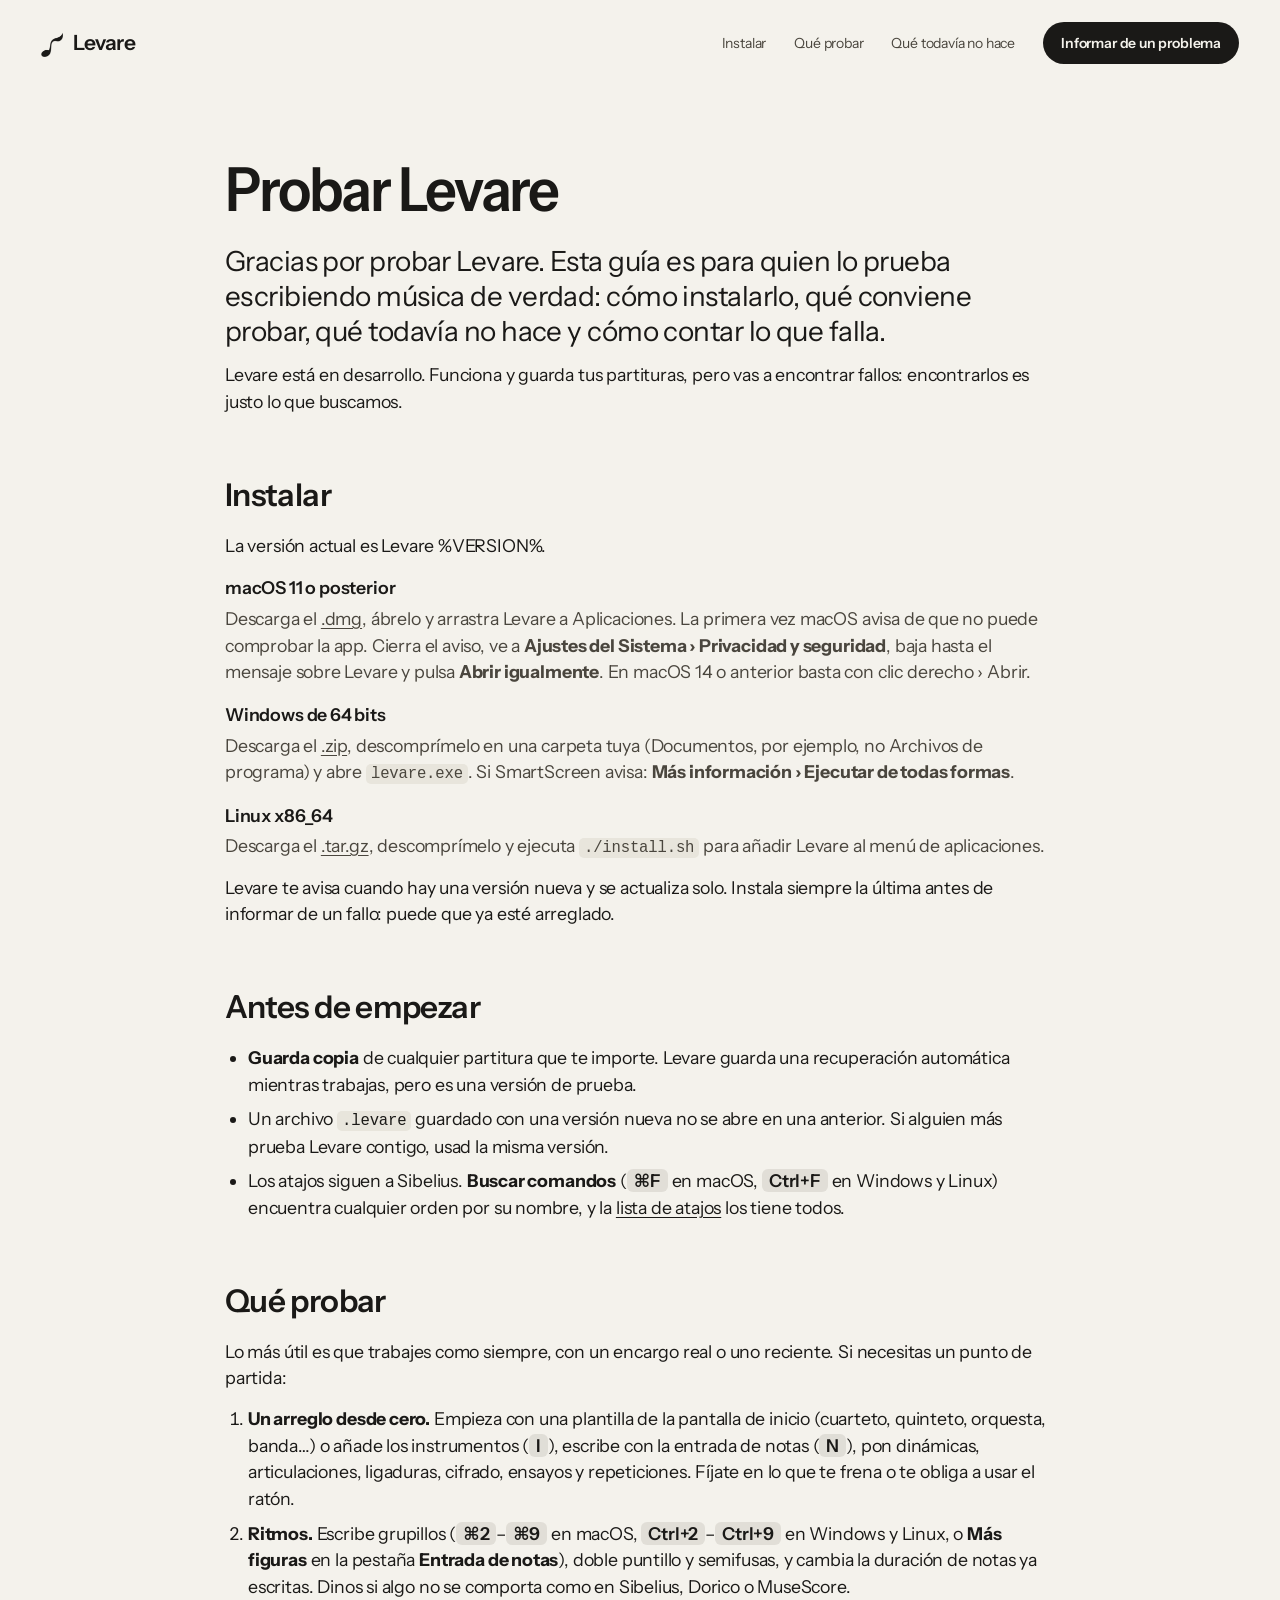
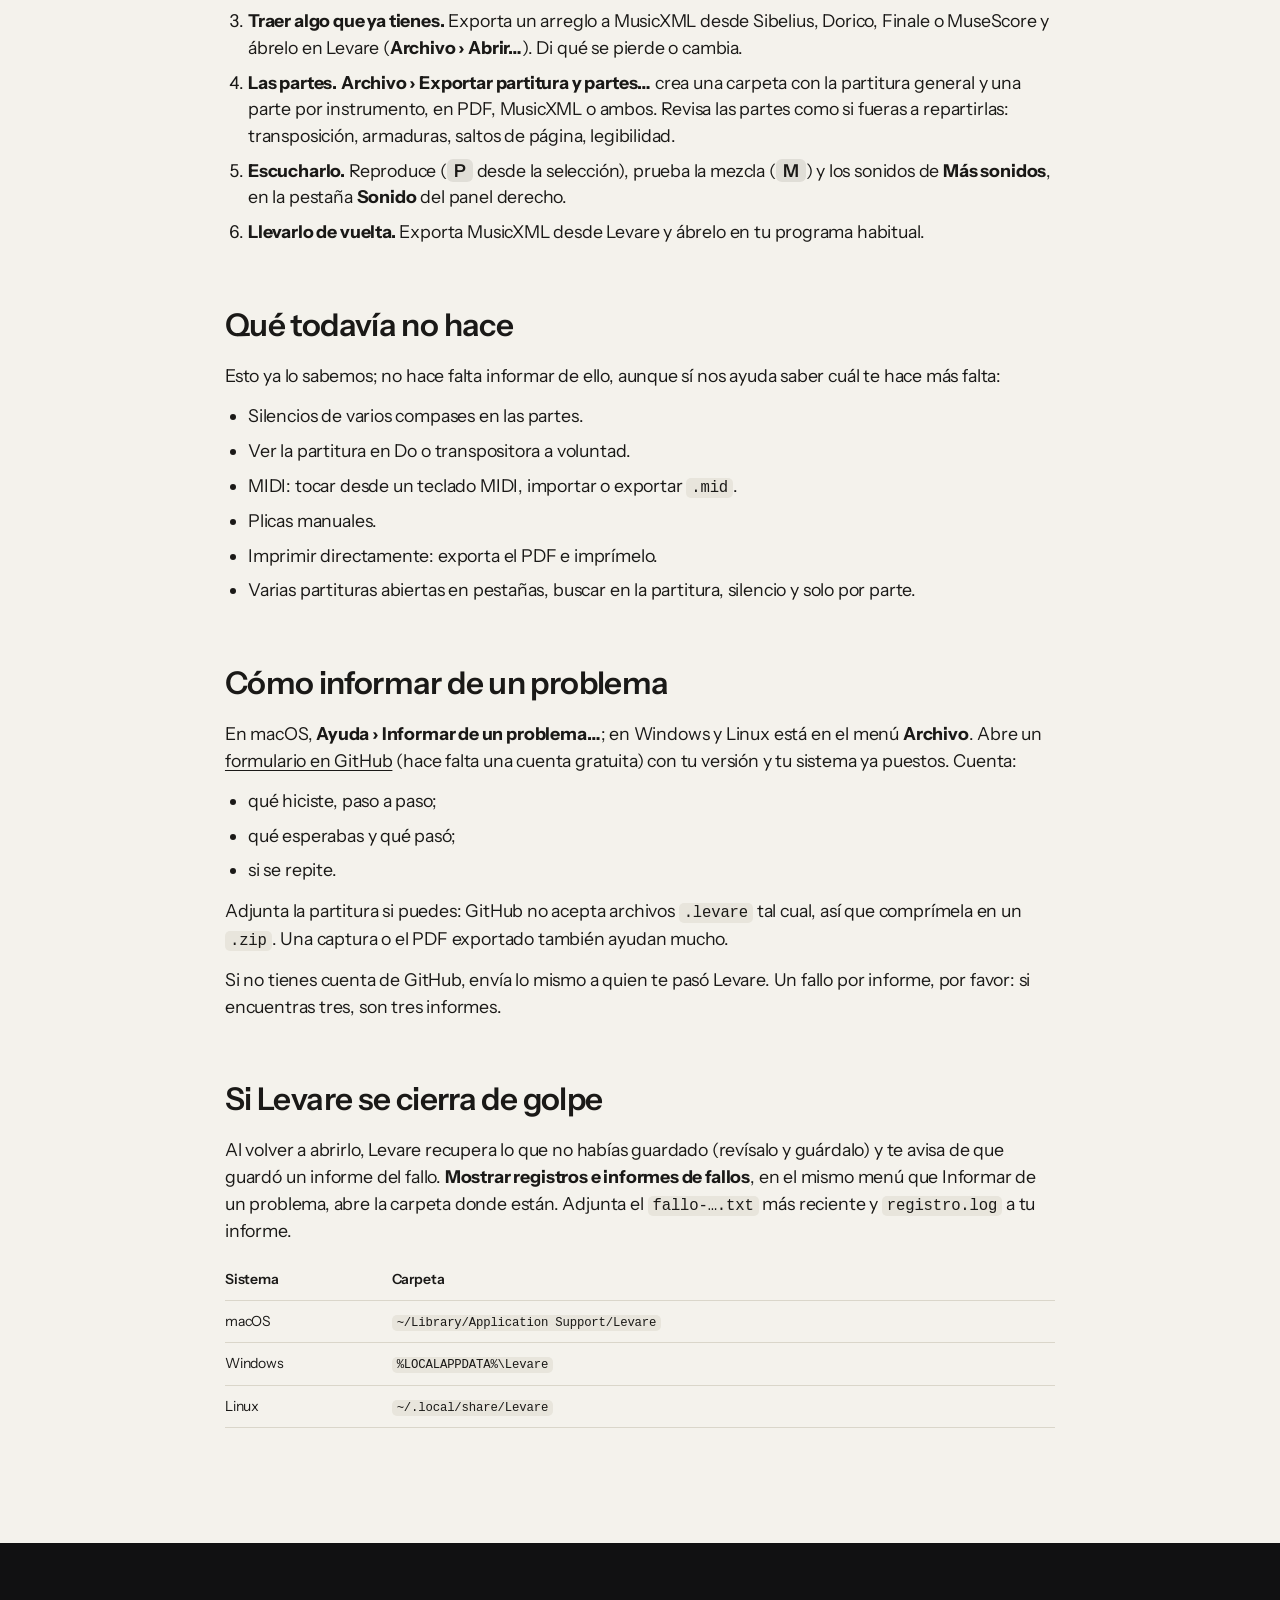
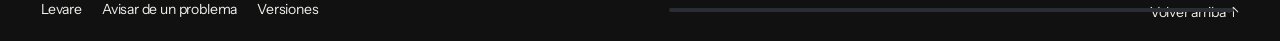
==== commit 59921f0c: "feat(window): start from an ensemble template, a recent score or an example When Levare opens with n" ====
--- a/site/probar.html
+++ b/site/probar.html
@@ -53,7 +53,7 @@
   <h2 id="que-probar">Qué probar</h2>
   <p>Lo más útil es que trabajes como siempre, con un encargo real o uno reciente. Si necesitas un punto de partida:</p>
   <ol>
-    <li><b>Un arreglo desde cero.</b> Añade los instrumentos (<kbd>I</kbd>), escribe con la entrada de notas (<kbd>N</kbd>), pon dinámicas, articulaciones, ligaduras, cifrado, ensayos y repeticiones. Fíjate en lo que te frena o te obliga a usar el ratón.</li>
+    <li><b>Un arreglo desde cero.</b> Empieza con una plantilla de la pantalla de inicio (cuarteto, quinteto, orquesta, banda…) o añade los instrumentos (<kbd>I</kbd>), escribe con la entrada de notas (<kbd>N</kbd>), pon dinámicas, articulaciones, ligaduras, cifrado, ensayos y repeticiones. Fíjate en lo que te frena o te obliga a usar el ratón.</li>
     <li><b>Ritmos.</b> Escribe grupillos (<kbd>⌘2</kbd>–<kbd>⌘9</kbd> en macOS, <kbd>Ctrl+2</kbd>–<kbd>Ctrl+9</kbd> en Windows y Linux, o <b>Más figuras</b> en la pestaña <b>Entrada de notas</b>), doble puntillo y semifusas, y cambia la duración de notas ya escritas. Dinos si algo no se comporta como en Sibelius, Dorico o MuseScore.</li>
     <li><b>Traer algo que ya tienes.</b> Exporta un arreglo a MusicXML desde Sibelius, Dorico, Finale o MuseScore y ábrelo en Levare (<b>Archivo › Abrir…</b>). Di qué se pierde o cambia.</li>
     <li><b>Las partes.</b> <b>Archivo › Exportar partitura y partes…</b> crea una carpeta con la partitura general y una parte por instrumento, en PDF, MusicXML o ambos. Revisa las partes como si fueras a repartirlas: transposición, armaduras, saltos de página, legibilidad.</li>
@@ -69,7 +69,7 @@
     <li>MIDI: tocar desde un teclado MIDI, importar o exportar <code>.mid</code>.</li>
     <li>Plicas manuales.</li>
     <li>Imprimir directamente: exporta el PDF e imprímelo.</li>
-    <li>Varias partituras abiertas en pestañas y buscar en la partitura.</li>
+    <li>Varias partituras abiertas en pestañas, buscar en la partitura, silencio y solo por parte.</li>
   </ul>
 
   <h2 id="informar">Cómo informar de un problema</h2>
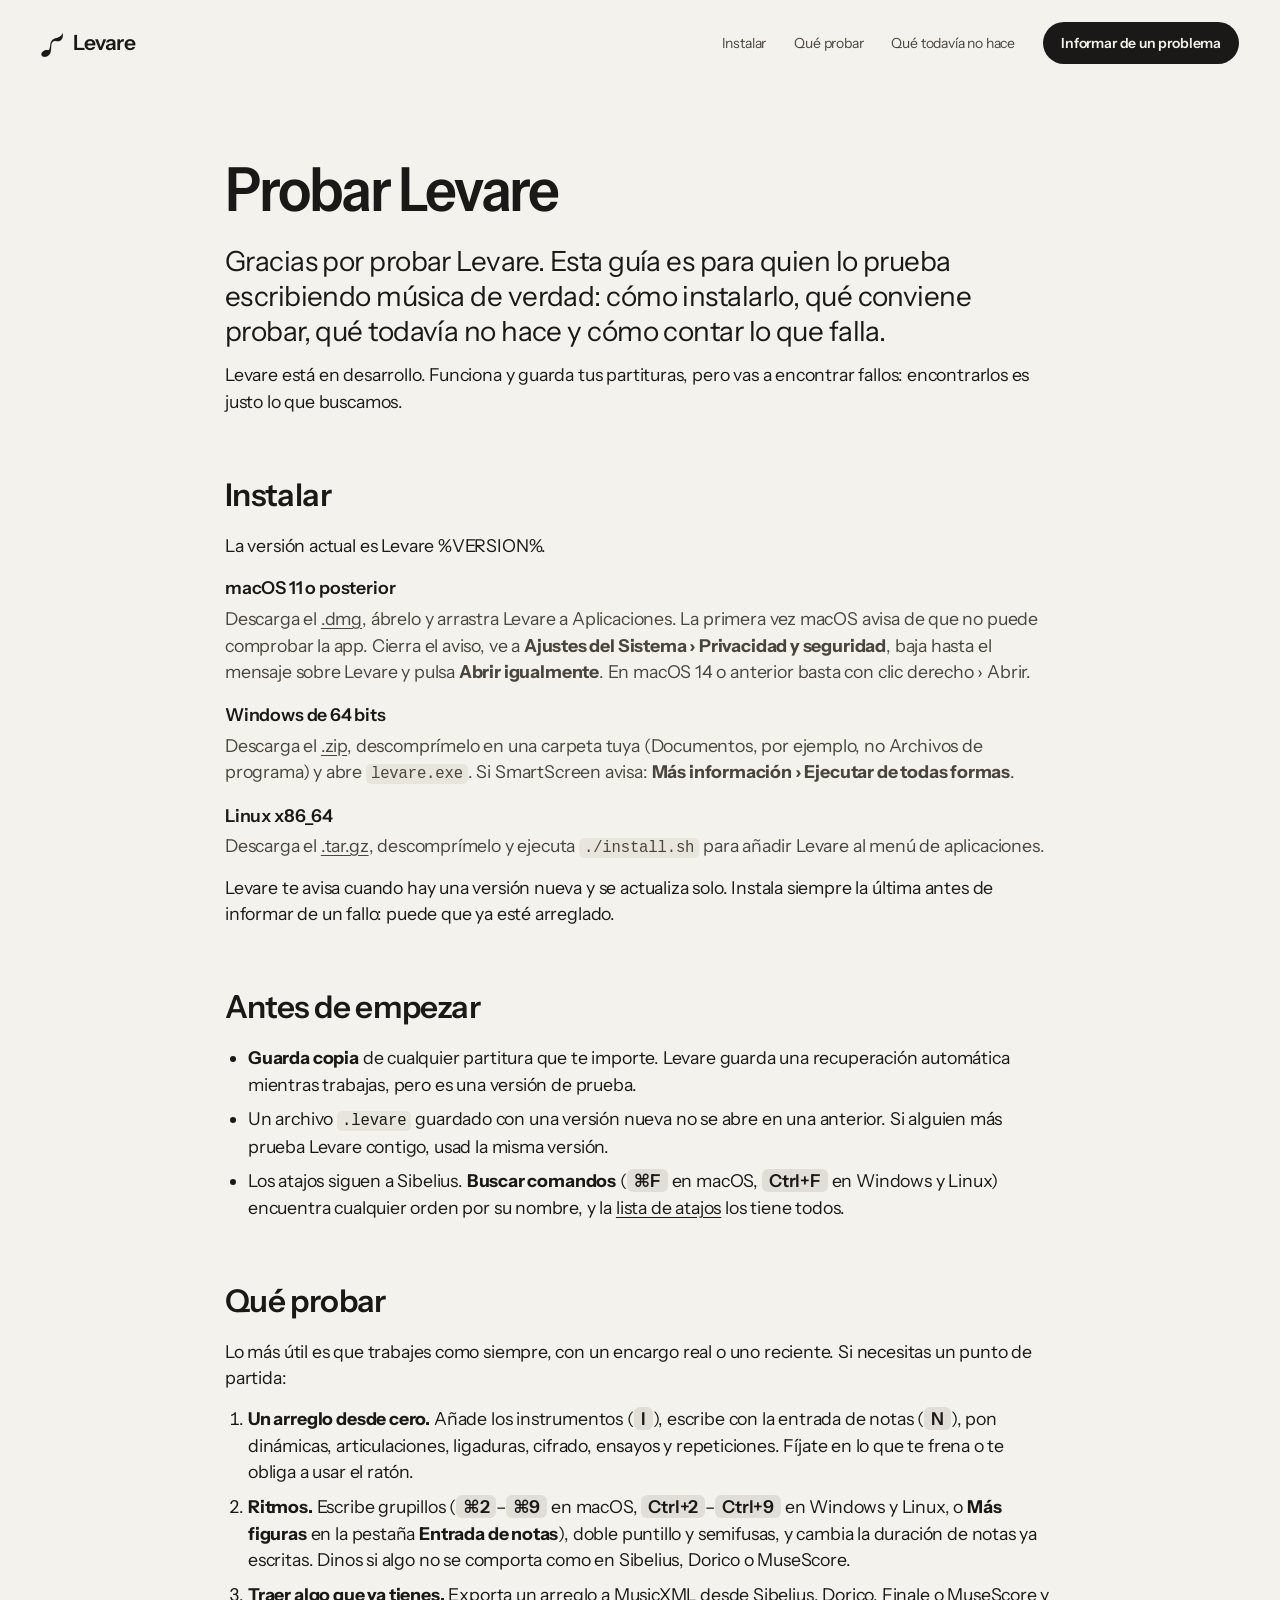
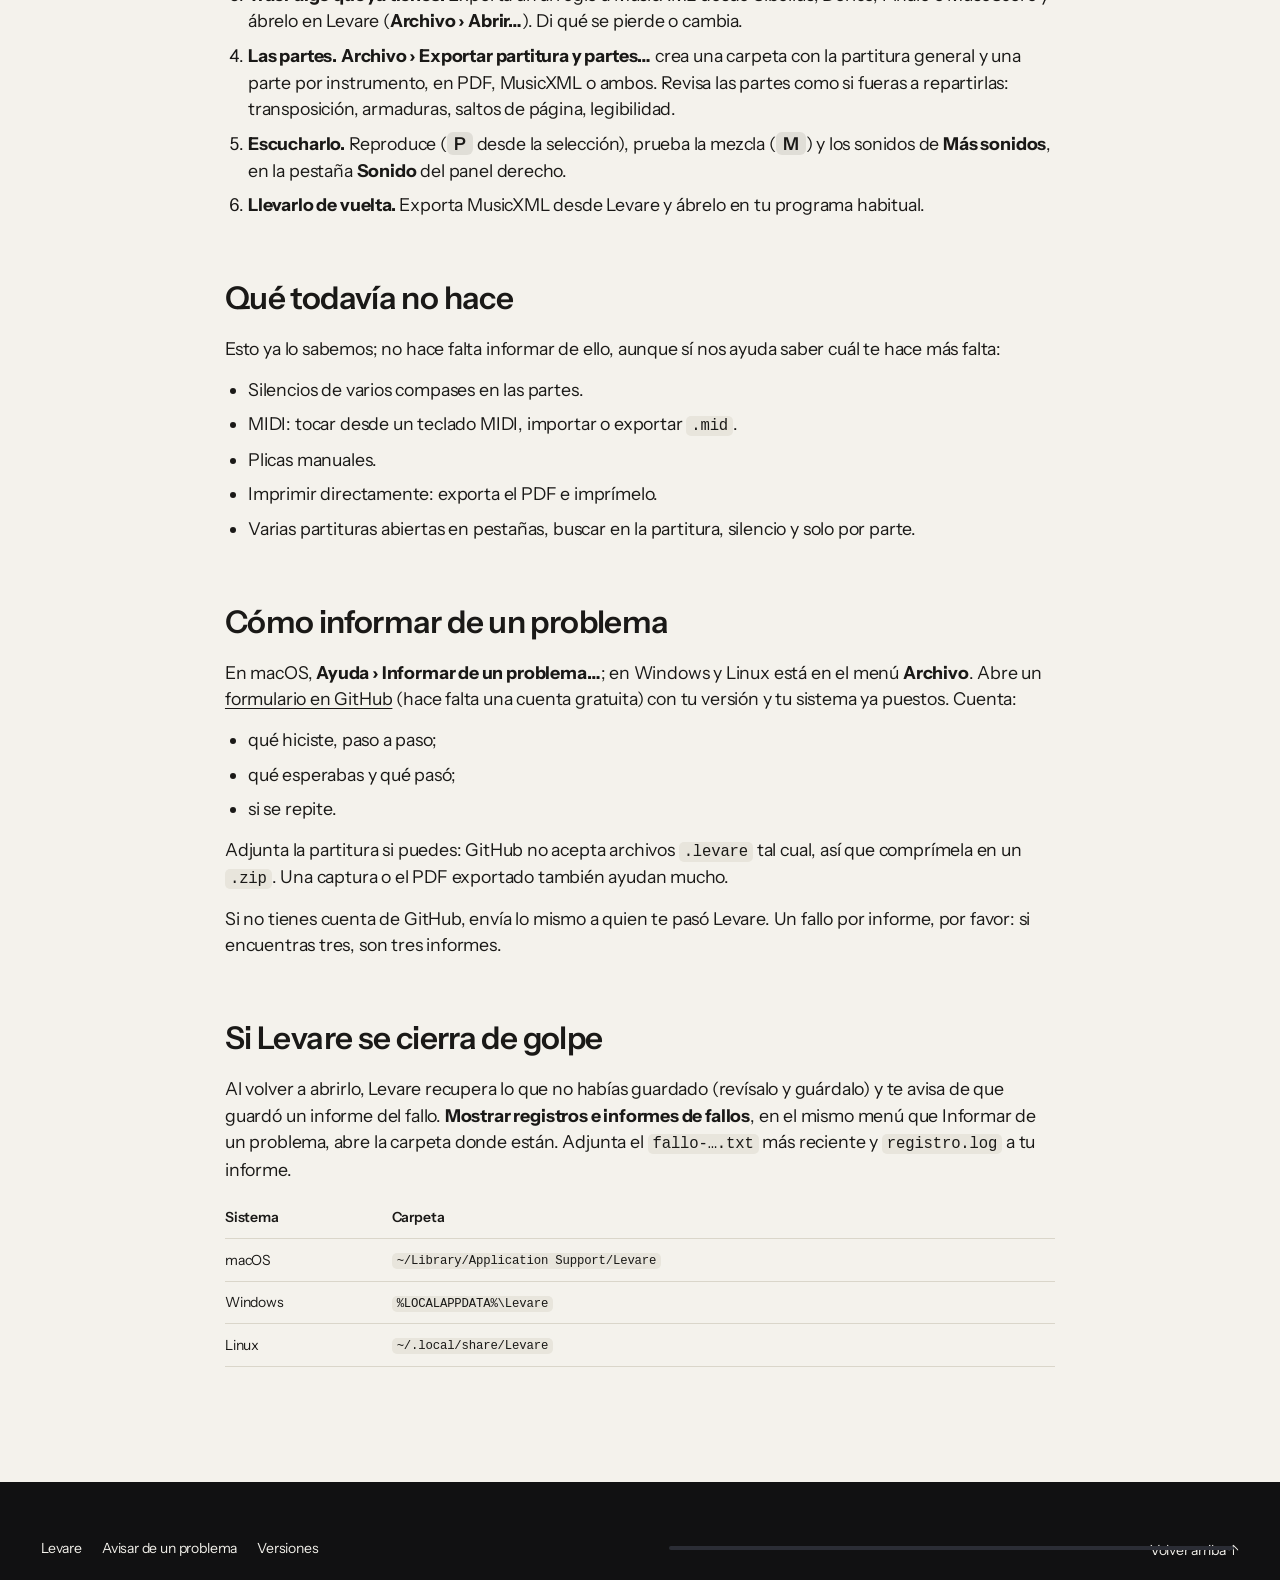
==== commit 6c4a2b8a: "docs: describe the concert-pitch view Co-Authored-By: Claude Fable 5.2 <noreply@anthropic.com>" ====
--- a/site/probar.html
+++ b/site/probar.html
@@ -53,7 +53,7 @@
   <h2 id="que-probar">Qué probar</h2>
   <p>Lo más útil es que trabajes como siempre, con un encargo real o uno reciente. Si necesitas un punto de partida:</p>
   <ol>
-    <li><b>Un arreglo desde cero.</b> Empieza con una plantilla de la pantalla de inicio (cuarteto, quinteto, orquesta, banda…) o añade los instrumentos (<kbd>I</kbd>), escribe con la entrada de notas (<kbd>N</kbd>), pon dinámicas, articulaciones, ligaduras, cifrado, ensayos y repeticiones. Fíjate en lo que te frena o te obliga a usar el ratón.</li>
+    <li><b>Un arreglo desde cero.</b> Añade los instrumentos (<kbd>I</kbd>), escribe con la entrada de notas (<kbd>N</kbd>), pon dinámicas, articulaciones, ligaduras, cifrado, ensayos y repeticiones. Fíjate en lo que te frena o te obliga a usar el ratón.</li>
     <li><b>Ritmos.</b> Escribe grupillos (<kbd>⌘2</kbd>–<kbd>⌘9</kbd> en macOS, <kbd>Ctrl+2</kbd>–<kbd>Ctrl+9</kbd> en Windows y Linux, o <b>Más figuras</b> en la pestaña <b>Entrada de notas</b>), doble puntillo y semifusas, y cambia la duración de notas ya escritas. Dinos si algo no se comporta como en Sibelius, Dorico o MuseScore.</li>
     <li><b>Traer algo que ya tienes.</b> Exporta un arreglo a MusicXML desde Sibelius, Dorico, Finale o MuseScore y ábrelo en Levare (<b>Archivo › Abrir…</b>). Di qué se pierde o cambia.</li>
     <li><b>Las partes.</b> <b>Archivo › Exportar partitura y partes…</b> crea una carpeta con la partitura general y una parte por instrumento, en PDF, MusicXML o ambos. Revisa las partes como si fueras a repartirlas: transposición, armaduras, saltos de página, legibilidad.</li>
@@ -65,7 +65,6 @@
   <p>Esto ya lo sabemos; no hace falta informar de ello, aunque sí nos ayuda saber cuál te hace más falta:</p>
   <ul>
     <li>Silencios de varios compases en las partes.</li>
-    <li>Ver la partitura en Do o transpositora a voluntad.</li>
     <li>MIDI: tocar desde un teclado MIDI, importar o exportar <code>.mid</code>.</li>
     <li>Plicas manuales.</li>
     <li>Imprimir directamente: exporta el PDF e imprímelo.</li>
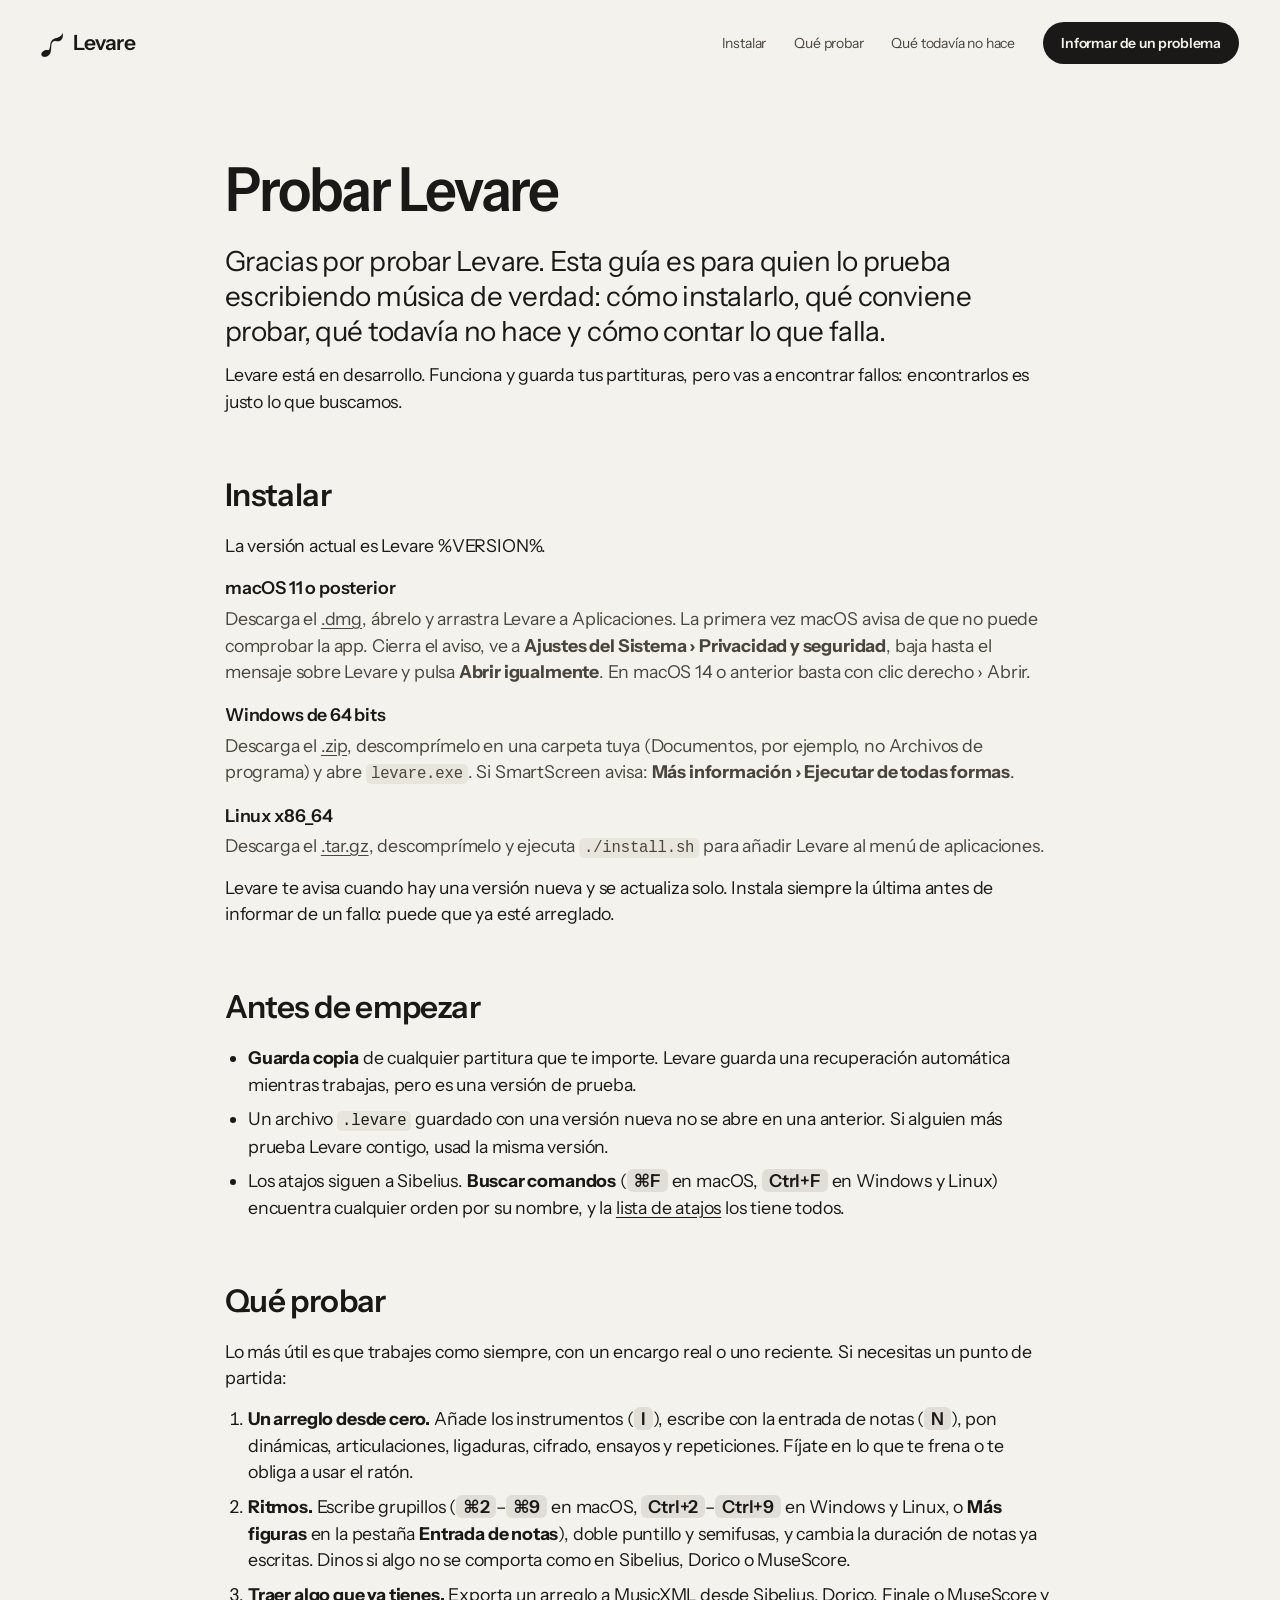
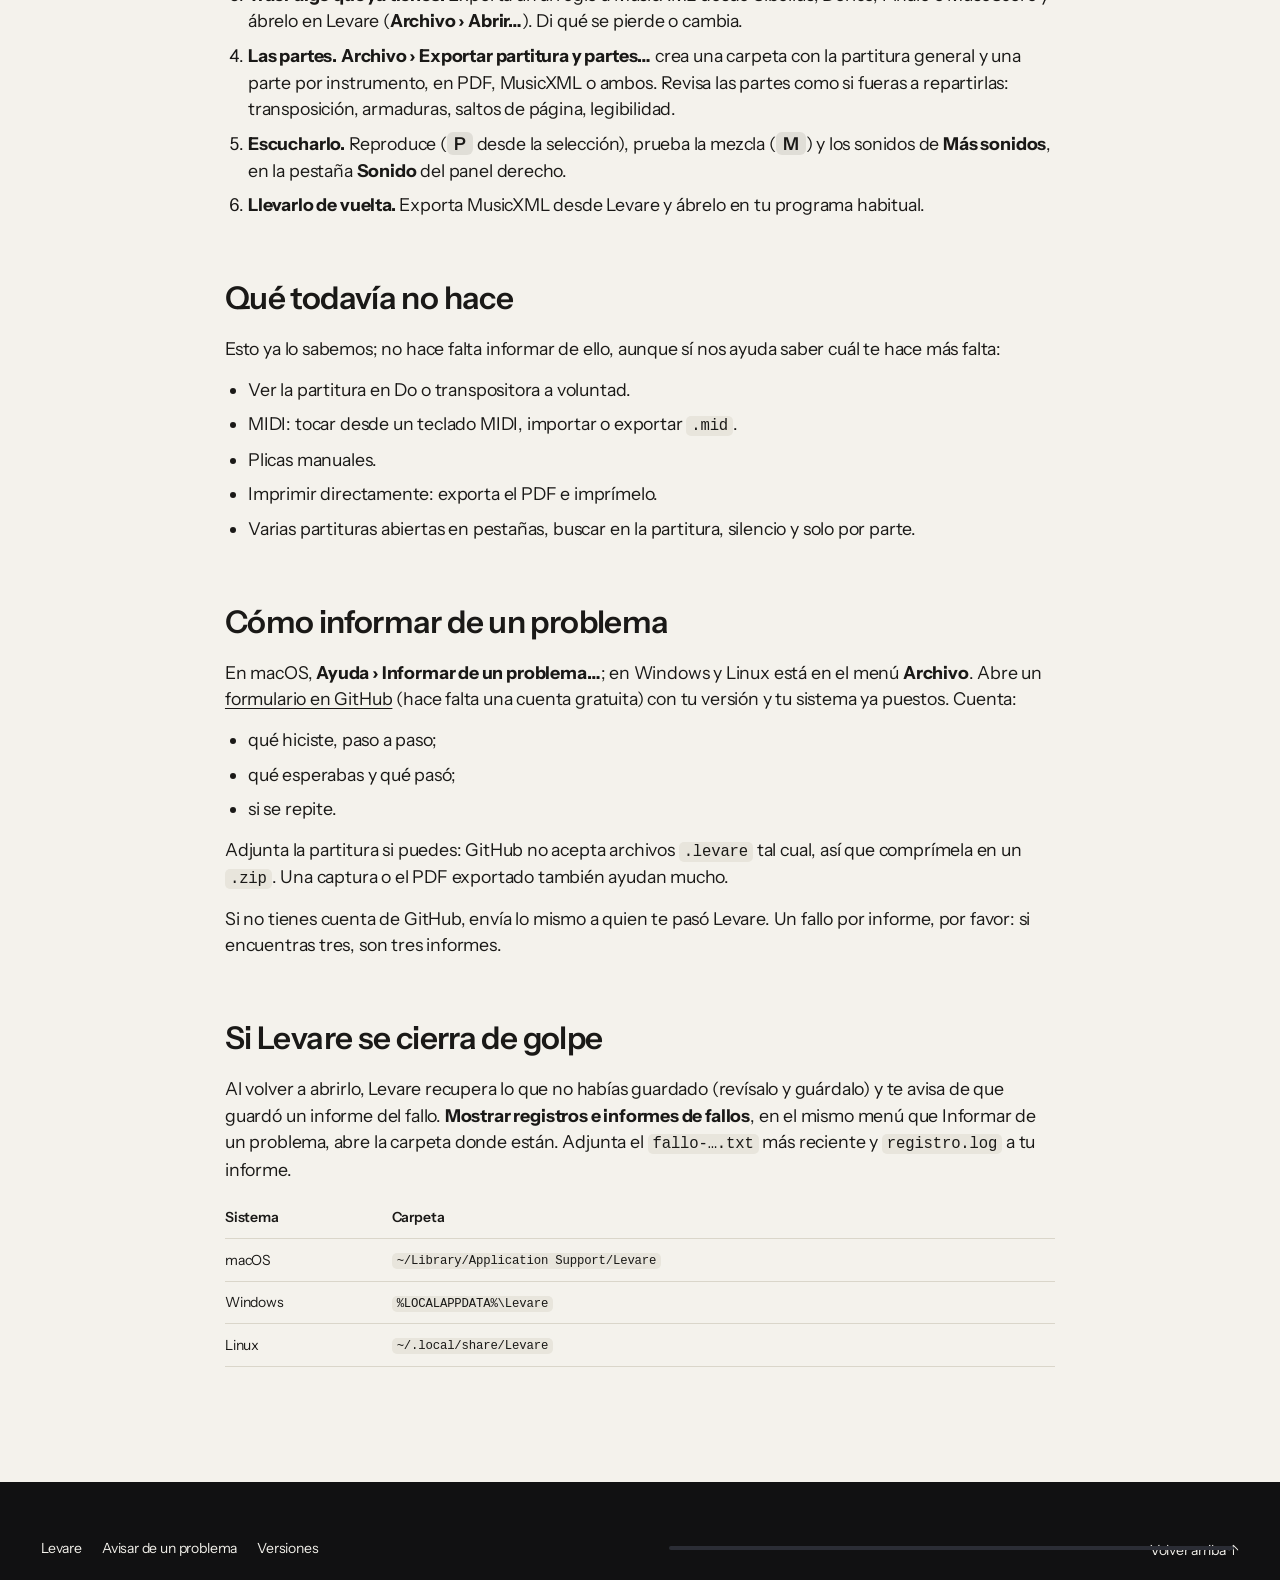
==== commit 087a7566: "docs: describe multi-measure rests in parts Co-Authored-By: Claude Opus 5.5 <noreply@anthropic.com>" ====
--- a/site/probar.html
+++ b/site/probar.html
@@ -64,7 +64,7 @@
   <h2 id="todavia-no">Qué todavía no hace</h2>
   <p>Esto ya lo sabemos; no hace falta informar de ello, aunque sí nos ayuda saber cuál te hace más falta:</p>
   <ul>
-    <li>Silencios de varios compases en las partes.</li>
+    <li>Ver la partitura en Do o transpositora a voluntad.</li>
     <li>MIDI: tocar desde un teclado MIDI, importar o exportar <code>.mid</code>.</li>
     <li>Plicas manuales.</li>
     <li>Imprimir directamente: exporta el PDF e imprímelo.</li>
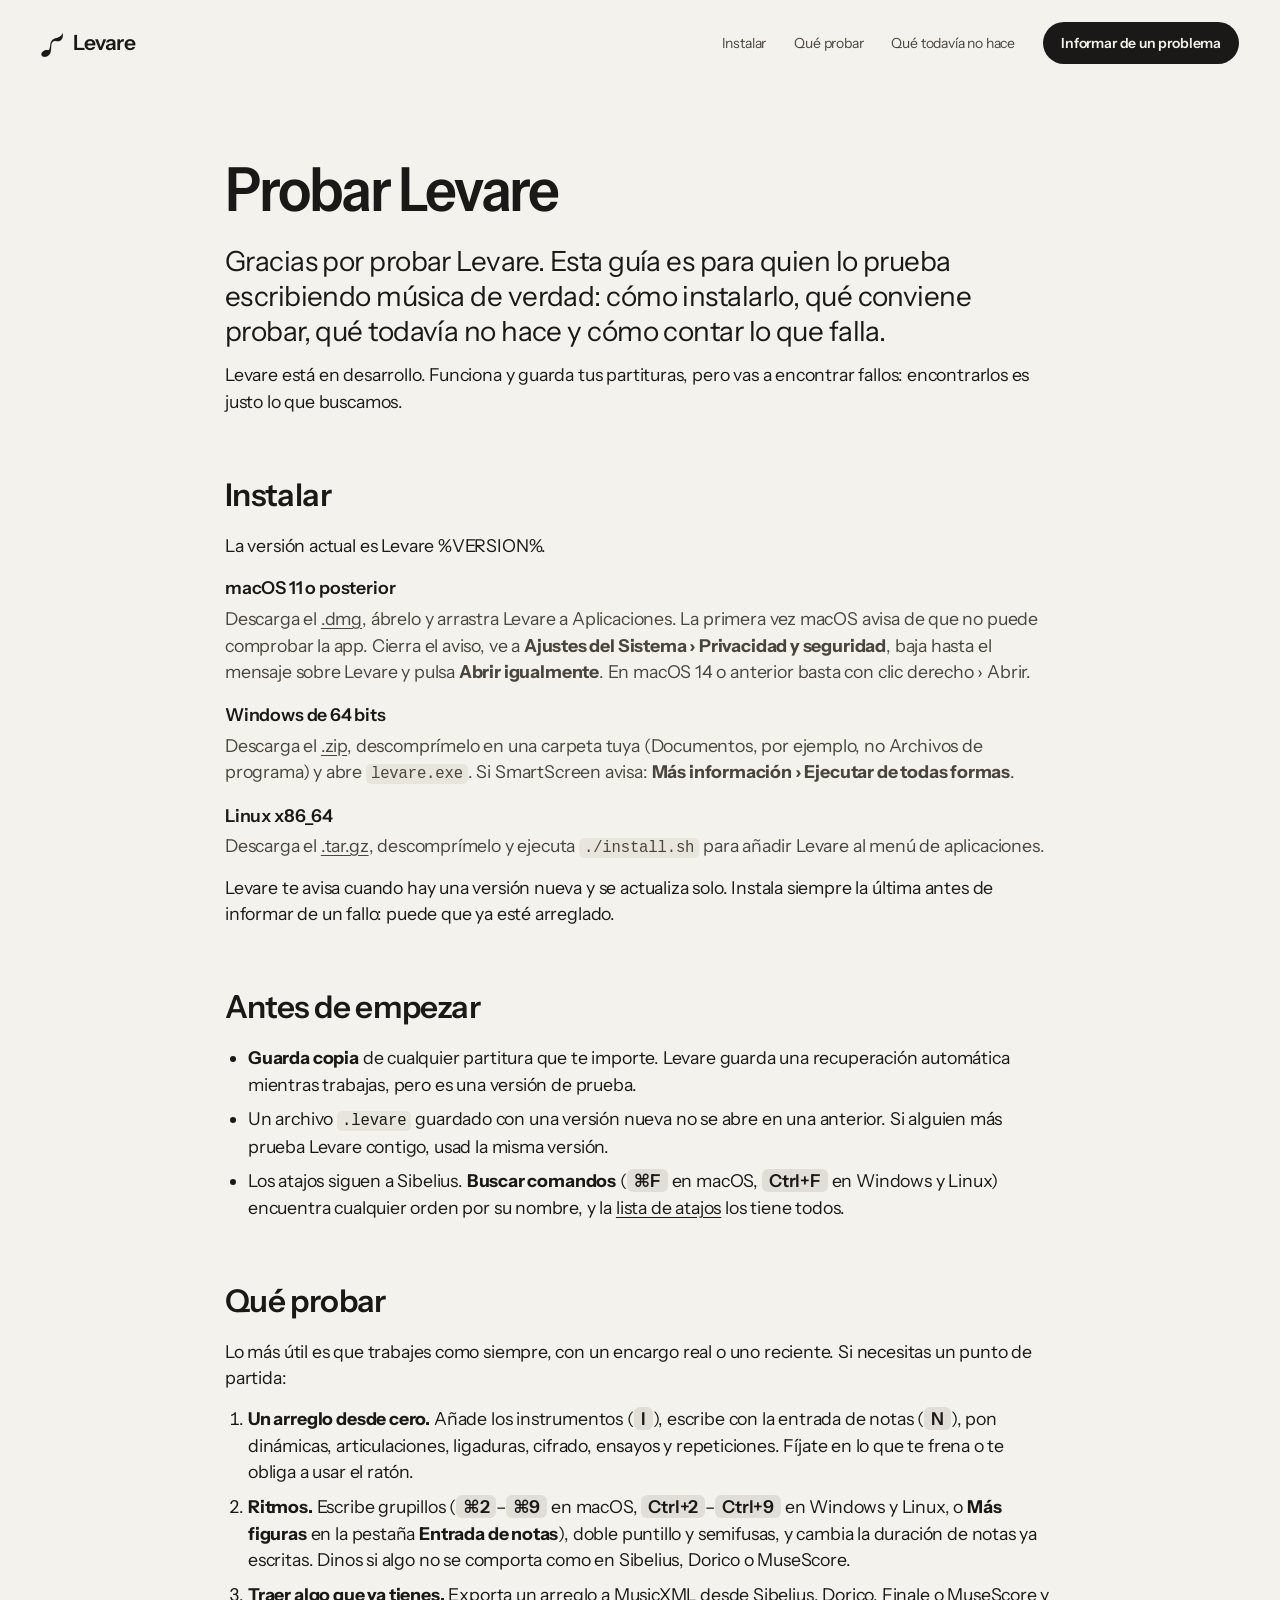
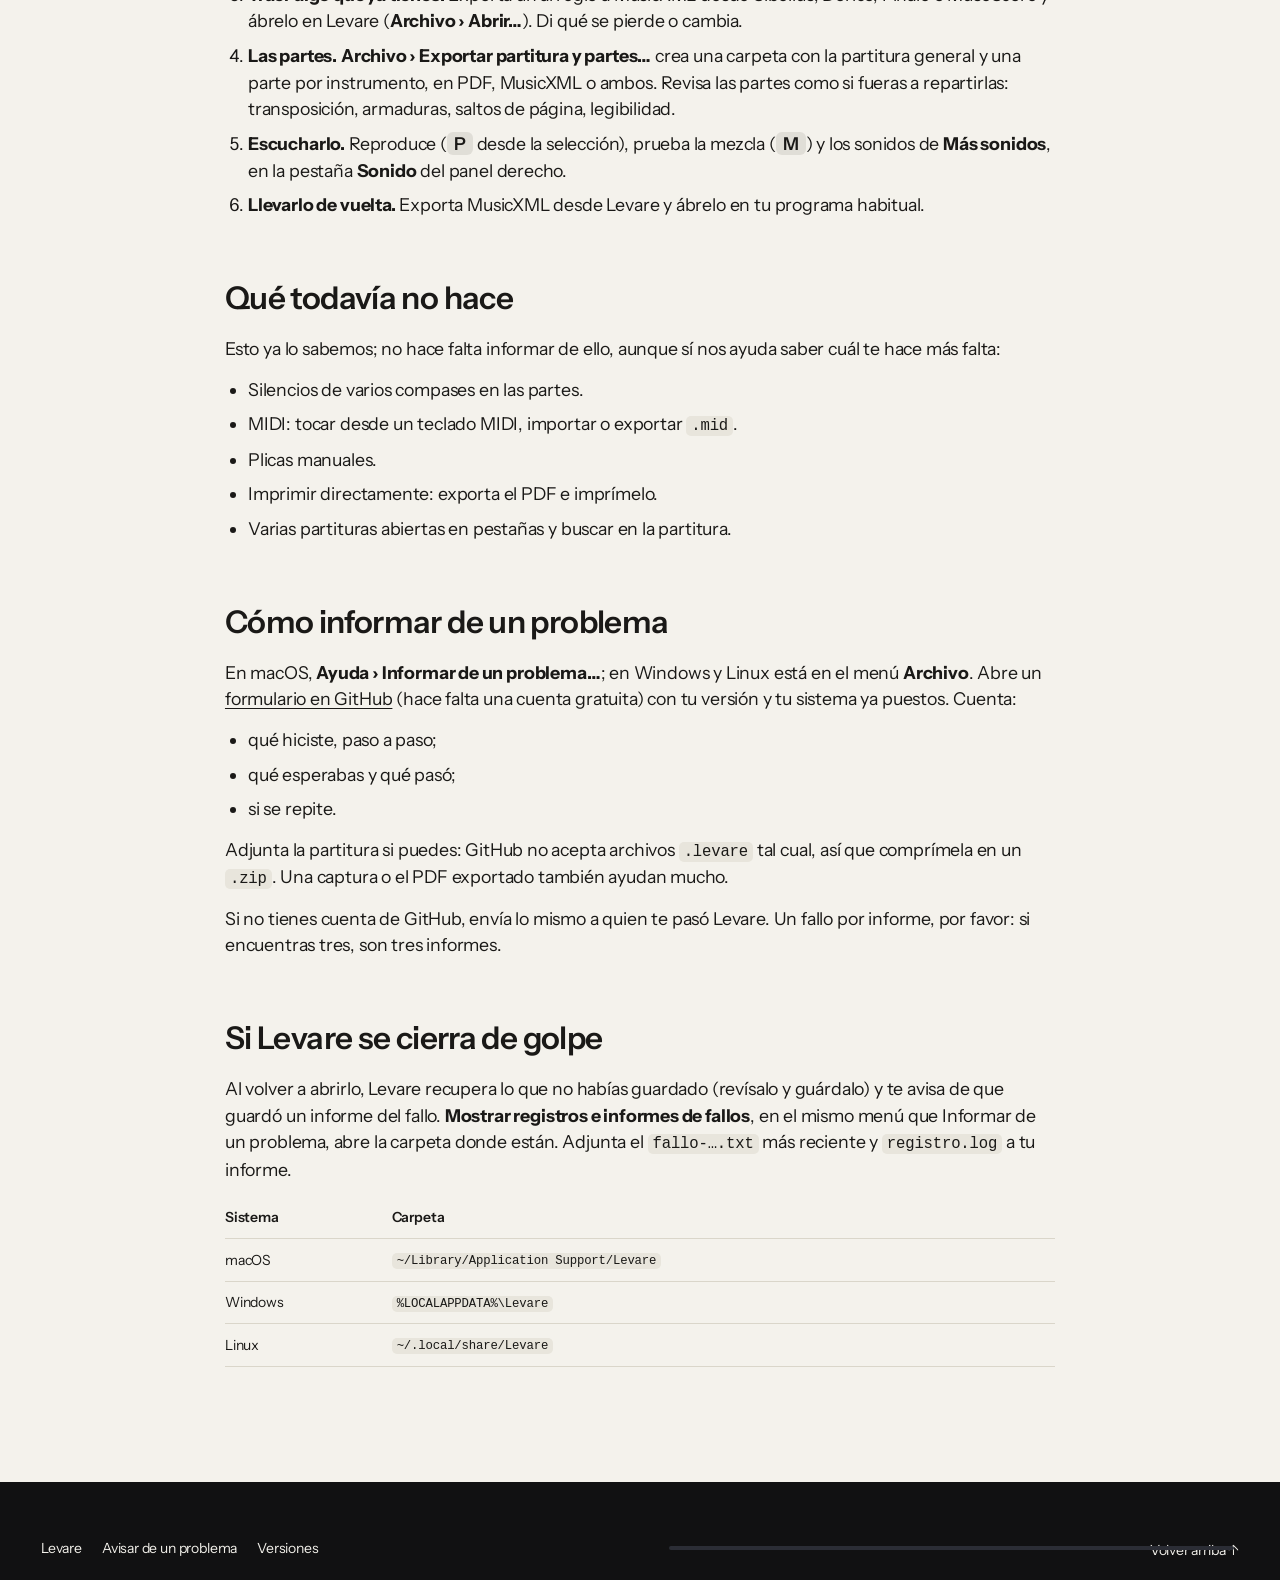
==== commit a82db5f2: "Merge branch 'worktree-agent-a13c68375bdd1c735' into mvp-funciones" ====
--- a/site/probar.html
+++ b/site/probar.html
@@ -64,11 +64,11 @@
   <h2 id="todavia-no">Qué todavía no hace</h2>
   <p>Esto ya lo sabemos; no hace falta informar de ello, aunque sí nos ayuda saber cuál te hace más falta:</p>
   <ul>
-    <li>Ver la partitura en Do o transpositora a voluntad.</li>
+    <li>Silencios de varios compases en las partes.</li>
     <li>MIDI: tocar desde un teclado MIDI, importar o exportar <code>.mid</code>.</li>
     <li>Plicas manuales.</li>
     <li>Imprimir directamente: exporta el PDF e imprímelo.</li>
-    <li>Varias partituras abiertas en pestañas, buscar en la partitura, silencio y solo por parte.</li>
+    <li>Varias partituras abiertas en pestañas y buscar en la partitura.</li>
   </ul>
 
   <h2 id="informar">Cómo informar de un problema</h2>
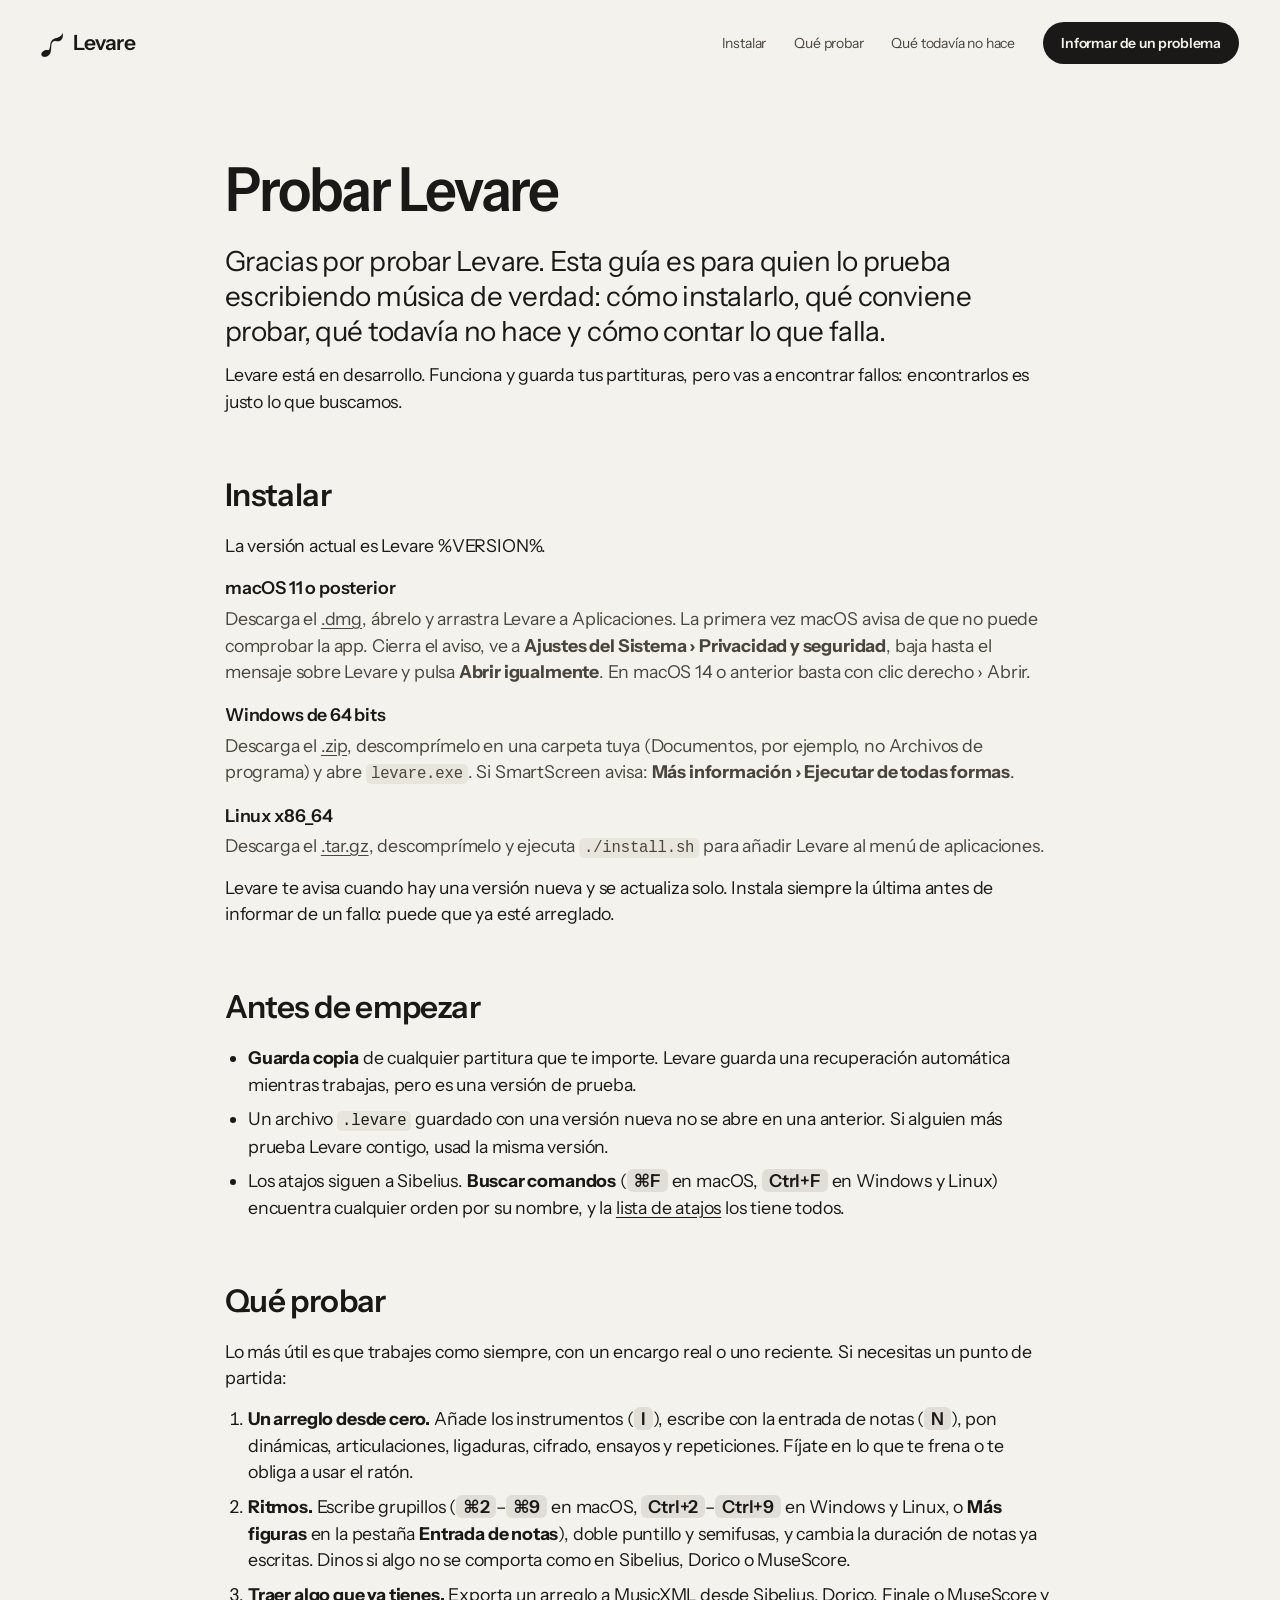
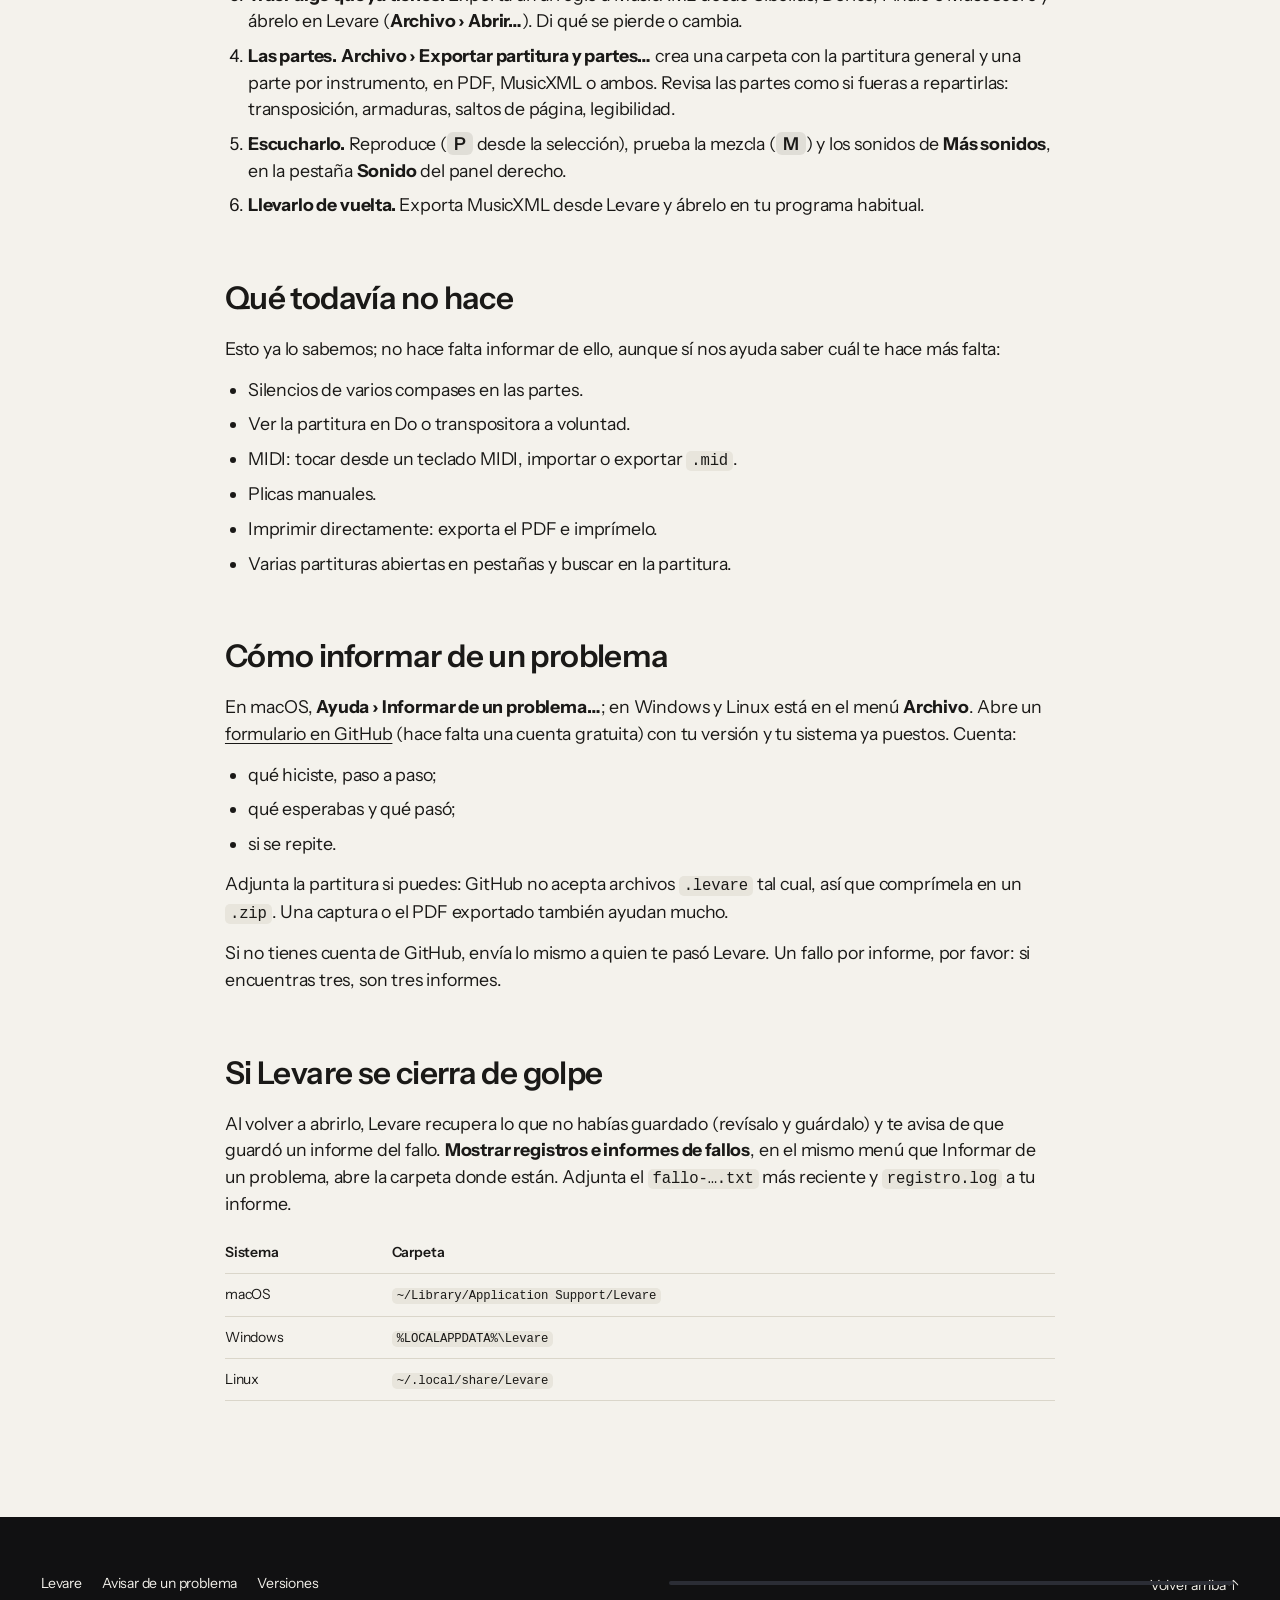
==== commit 3a80673f: "Merge branch 'worktree-agent-ad93831cae285303b' into mvp-funciones" ====
--- a/site/probar.html
+++ b/site/probar.html
@@ -65,6 +65,7 @@
   <p>Esto ya lo sabemos; no hace falta informar de ello, aunque sí nos ayuda saber cuál te hace más falta:</p>
   <ul>
     <li>Silencios de varios compases en las partes.</li>
+    <li>Ver la partitura en Do o transpositora a voluntad.</li>
     <li>MIDI: tocar desde un teclado MIDI, importar o exportar <code>.mid</code>.</li>
     <li>Plicas manuales.</li>
     <li>Imprimir directamente: exporta el PDF e imprímelo.</li>
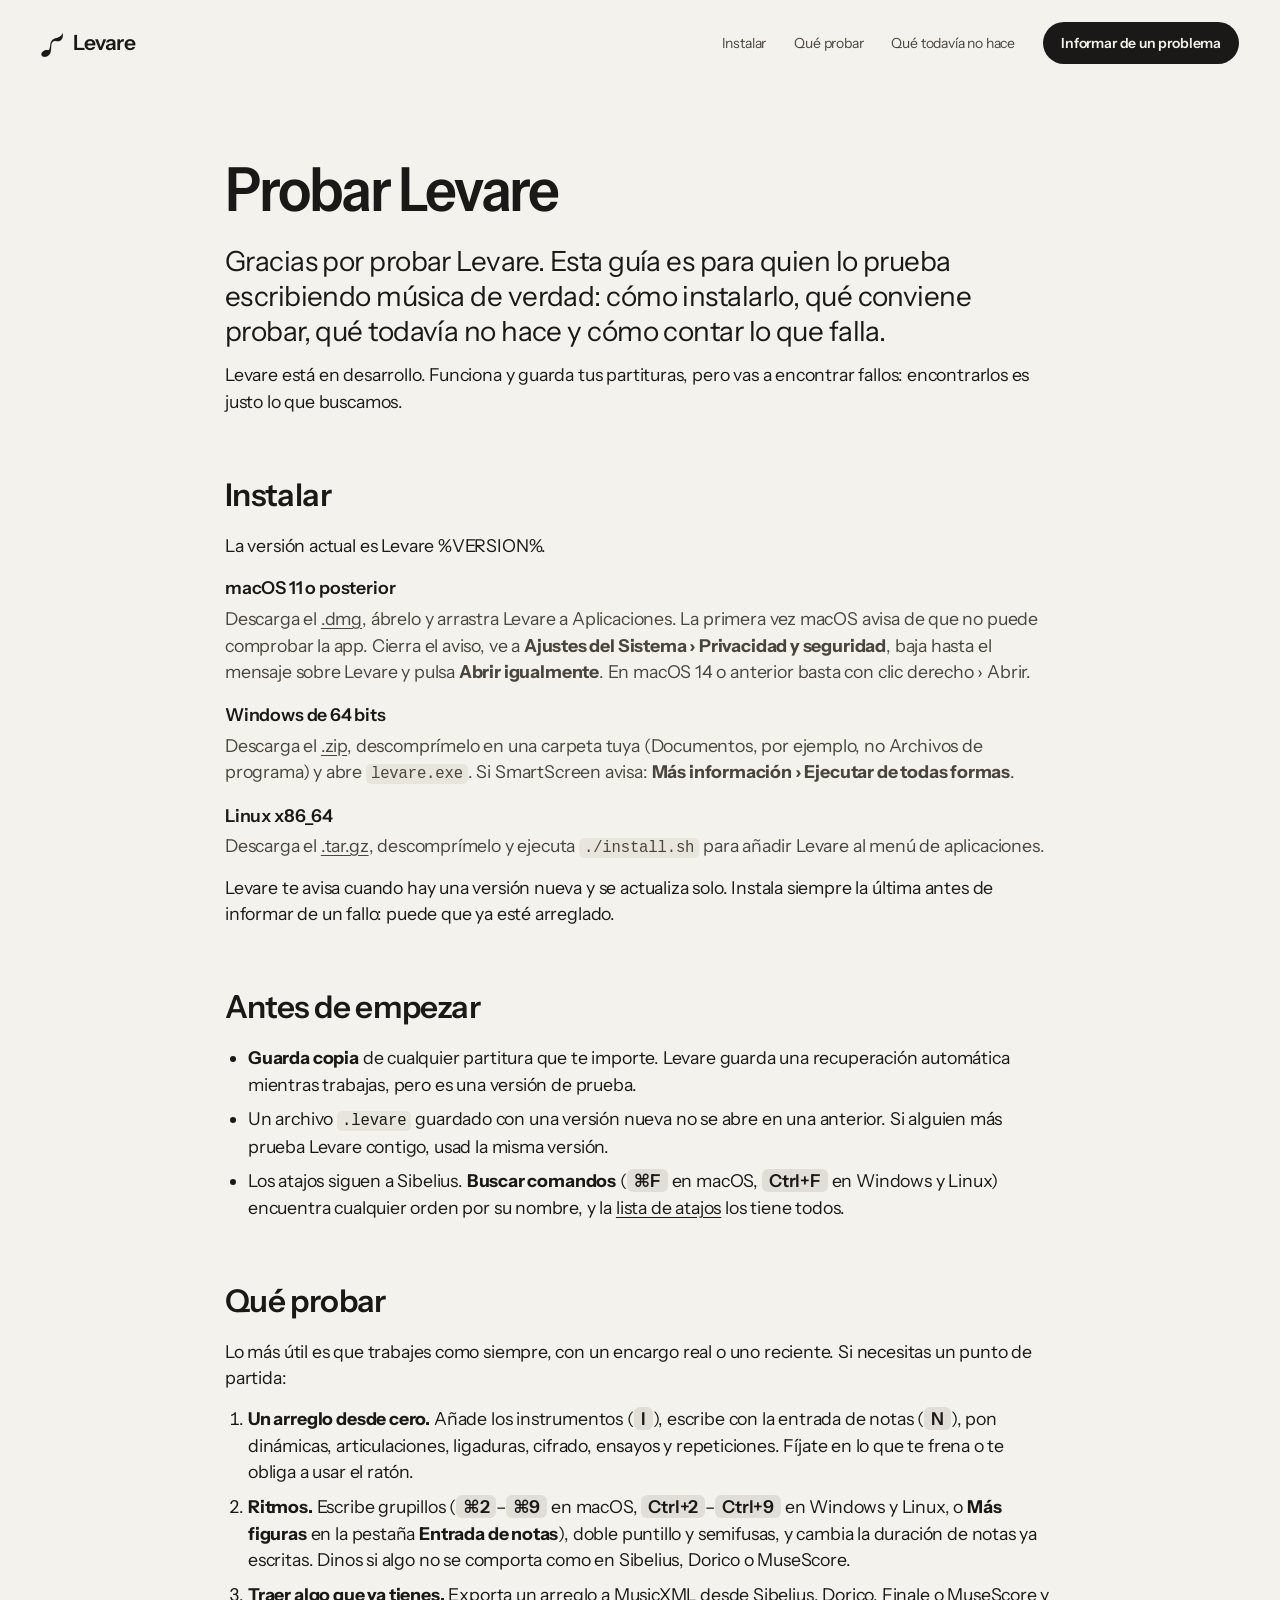
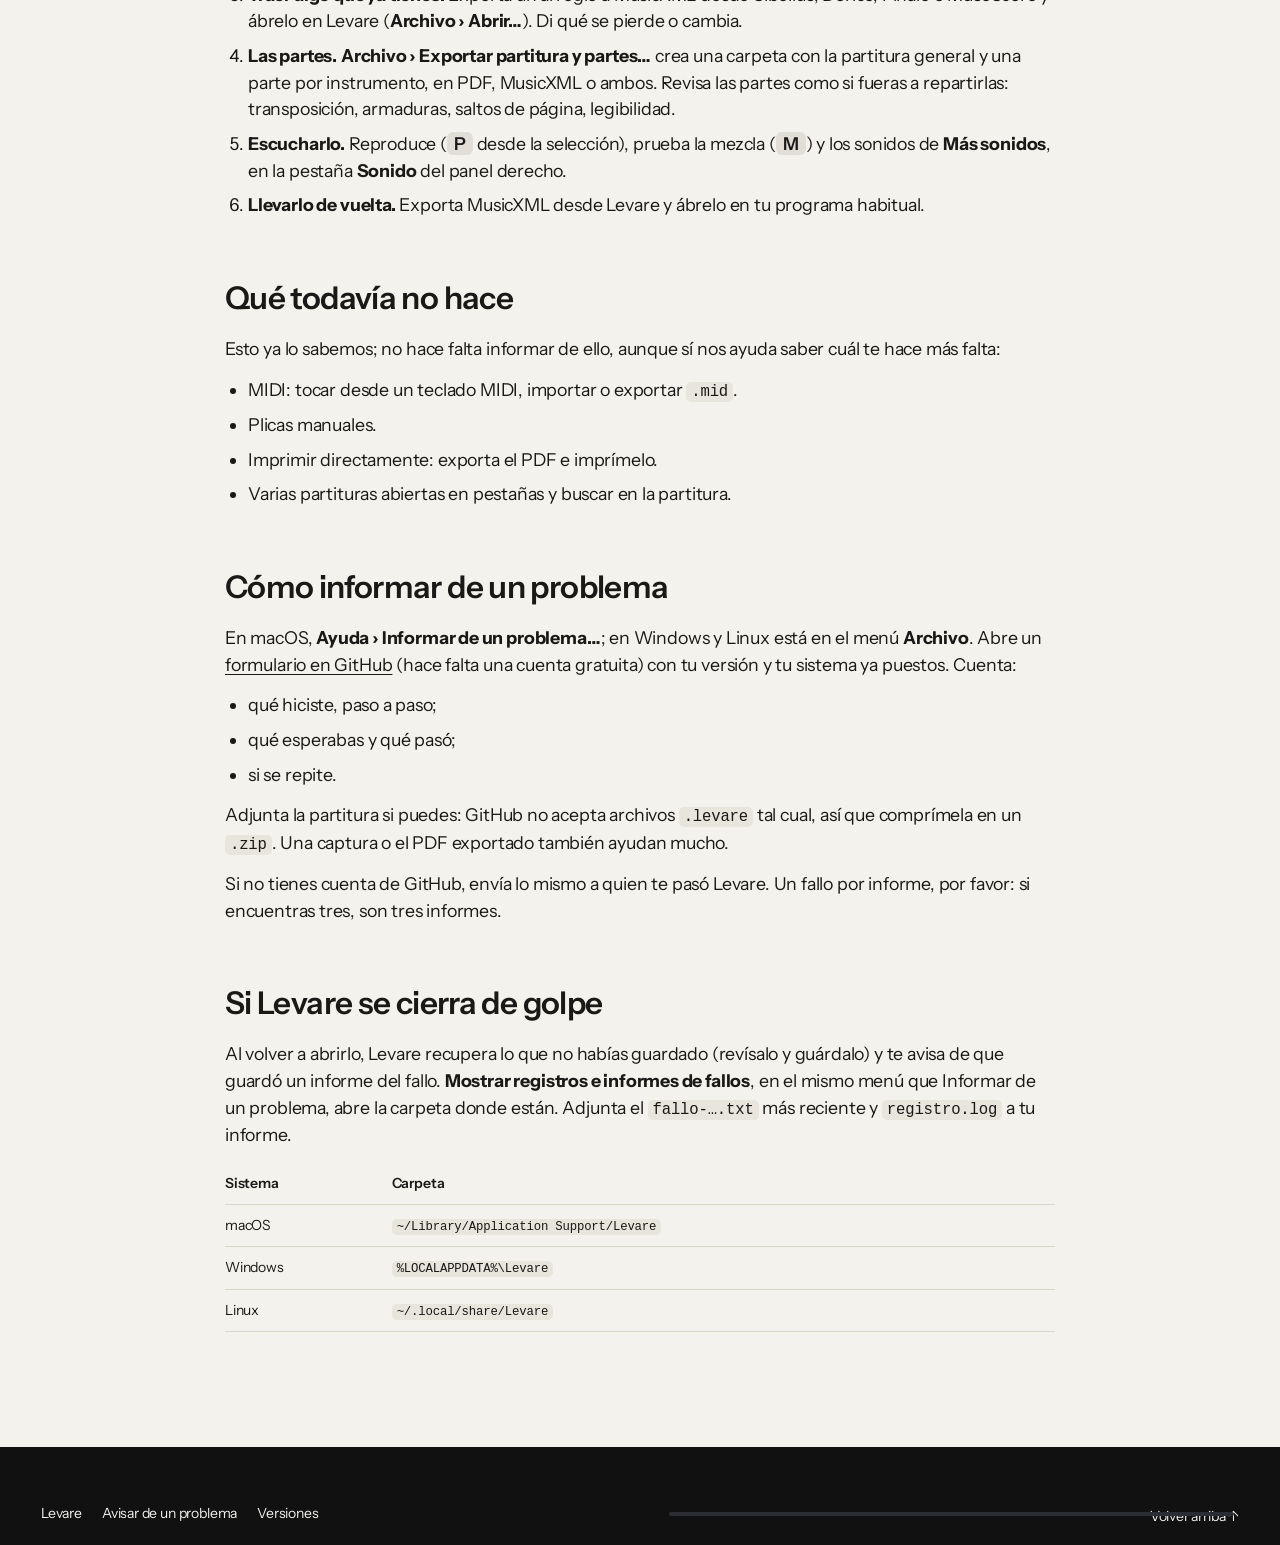
==== commit bef9d94f: "Merge branch 'worktree-agent-ad5e7f5e52aa635b5' into mvp-funciones # Conflicts: #	crates/score-expor" ====
--- a/site/probar.html
+++ b/site/probar.html
@@ -64,8 +64,6 @@
   <h2 id="todavia-no">Qué todavía no hace</h2>
   <p>Esto ya lo sabemos; no hace falta informar de ello, aunque sí nos ayuda saber cuál te hace más falta:</p>
   <ul>
-    <li>Silencios de varios compases en las partes.</li>
-    <li>Ver la partitura en Do o transpositora a voluntad.</li>
     <li>MIDI: tocar desde un teclado MIDI, importar o exportar <code>.mid</code>.</li>
     <li>Plicas manuales.</li>
     <li>Imprimir directamente: exporta el PDF e imprímelo.</li>
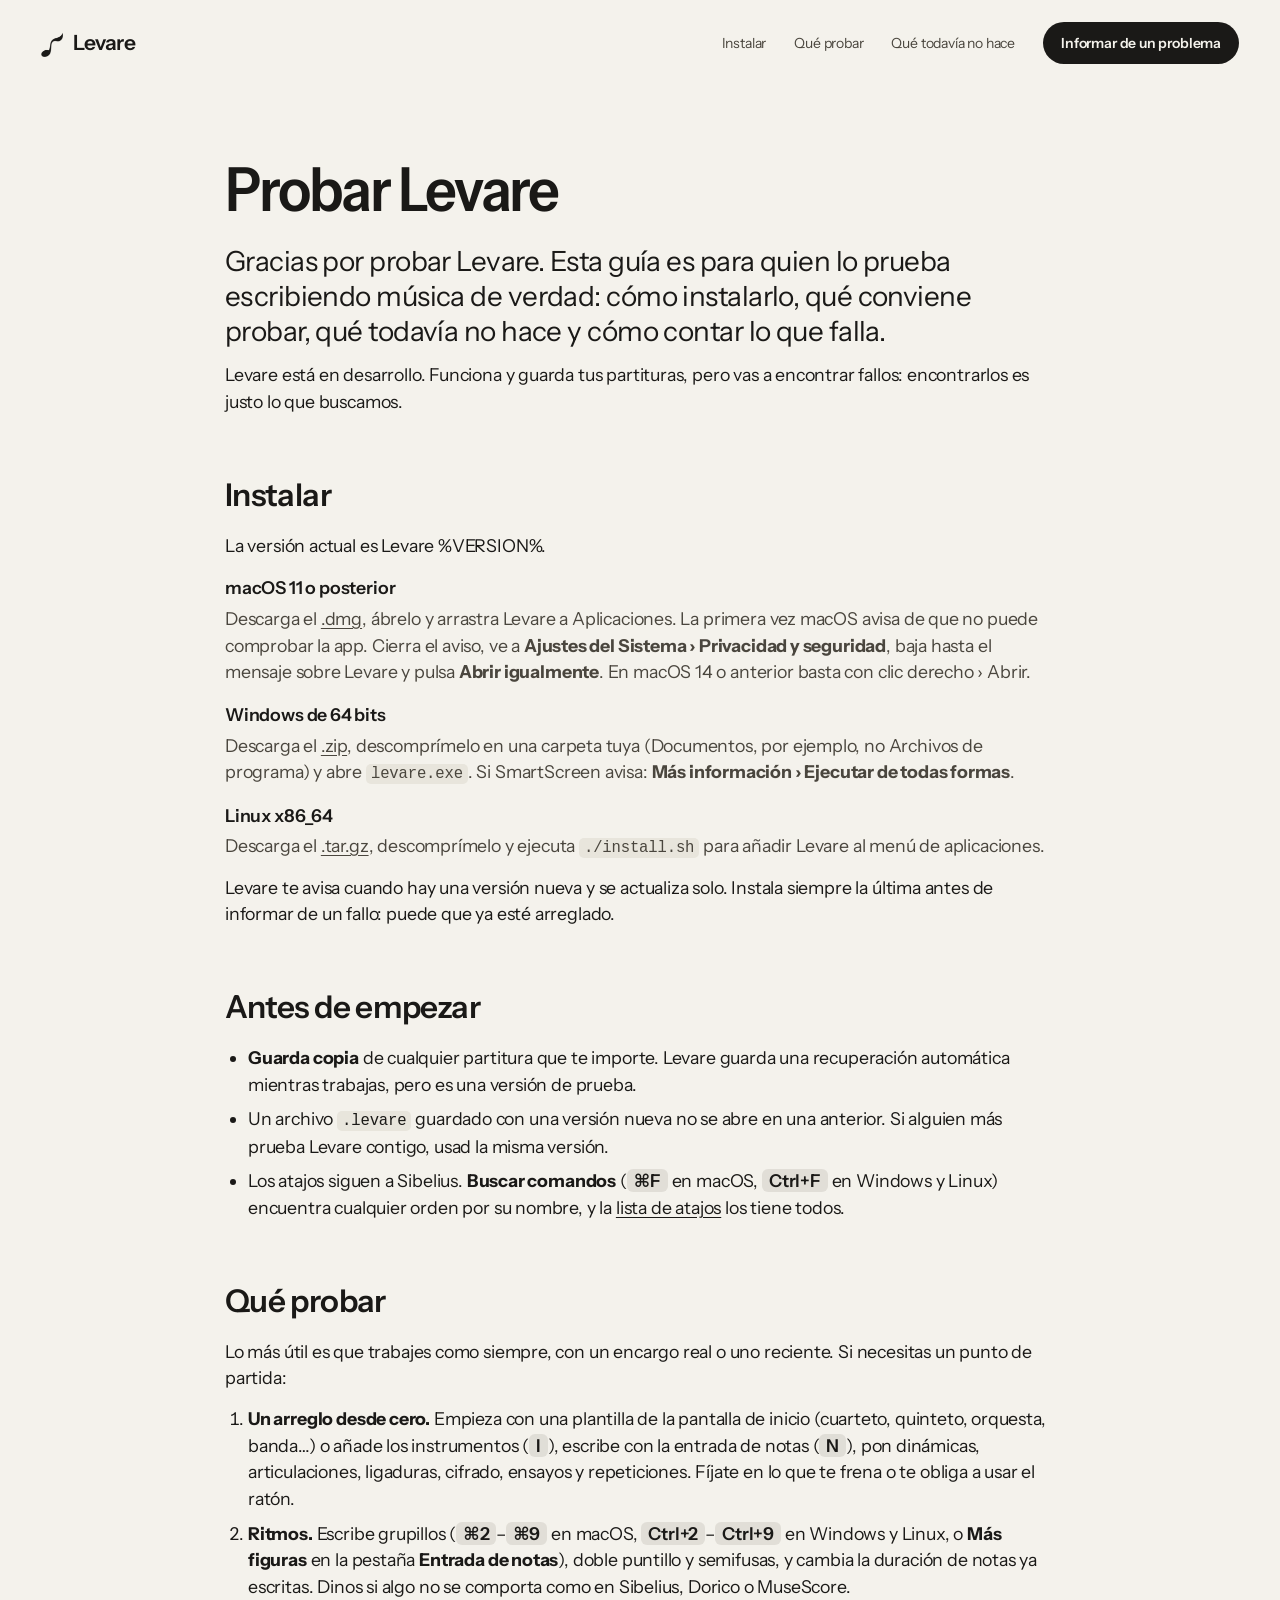
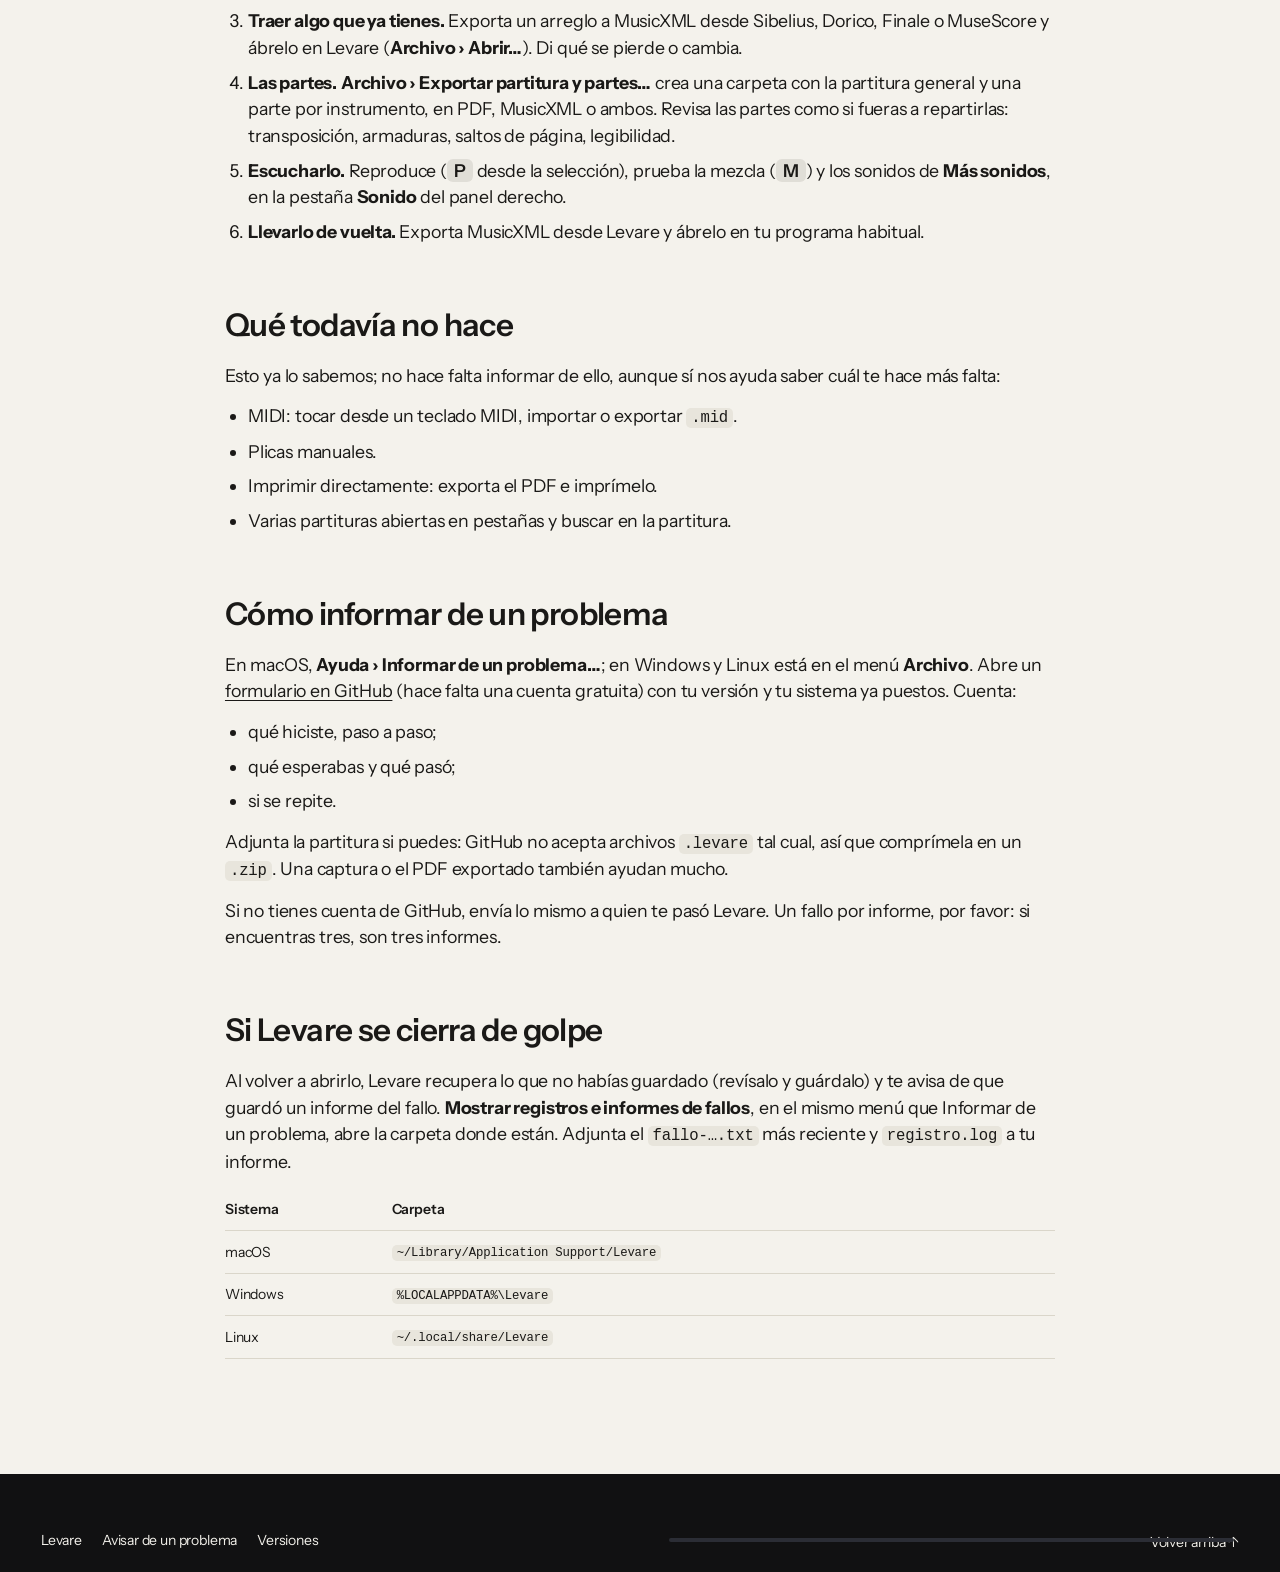
==== commit 848e9883: "Merge branch 'worktree-agent-a21b199346abdefbb' into mvp-funciones # Conflicts: #	crates/app-gpui/sr" ====
--- a/site/probar.html
+++ b/site/probar.html
@@ -53,7 +53,7 @@
   <h2 id="que-probar">Qué probar</h2>
   <p>Lo más útil es que trabajes como siempre, con un encargo real o uno reciente. Si necesitas un punto de partida:</p>
   <ol>
-    <li><b>Un arreglo desde cero.</b> Añade los instrumentos (<kbd>I</kbd>), escribe con la entrada de notas (<kbd>N</kbd>), pon dinámicas, articulaciones, ligaduras, cifrado, ensayos y repeticiones. Fíjate en lo que te frena o te obliga a usar el ratón.</li>
+    <li><b>Un arreglo desde cero.</b> Empieza con una plantilla de la pantalla de inicio (cuarteto, quinteto, orquesta, banda…) o añade los instrumentos (<kbd>I</kbd>), escribe con la entrada de notas (<kbd>N</kbd>), pon dinámicas, articulaciones, ligaduras, cifrado, ensayos y repeticiones. Fíjate en lo que te frena o te obliga a usar el ratón.</li>
     <li><b>Ritmos.</b> Escribe grupillos (<kbd>⌘2</kbd>–<kbd>⌘9</kbd> en macOS, <kbd>Ctrl+2</kbd>–<kbd>Ctrl+9</kbd> en Windows y Linux, o <b>Más figuras</b> en la pestaña <b>Entrada de notas</b>), doble puntillo y semifusas, y cambia la duración de notas ya escritas. Dinos si algo no se comporta como en Sibelius, Dorico o MuseScore.</li>
     <li><b>Traer algo que ya tienes.</b> Exporta un arreglo a MusicXML desde Sibelius, Dorico, Finale o MuseScore y ábrelo en Levare (<b>Archivo › Abrir…</b>). Di qué se pierde o cambia.</li>
     <li><b>Las partes.</b> <b>Archivo › Exportar partitura y partes…</b> crea una carpeta con la partitura general y una parte por instrumento, en PDF, MusicXML o ambos. Revisa las partes como si fueras a repartirlas: transposición, armaduras, saltos de página, legibilidad.</li>
